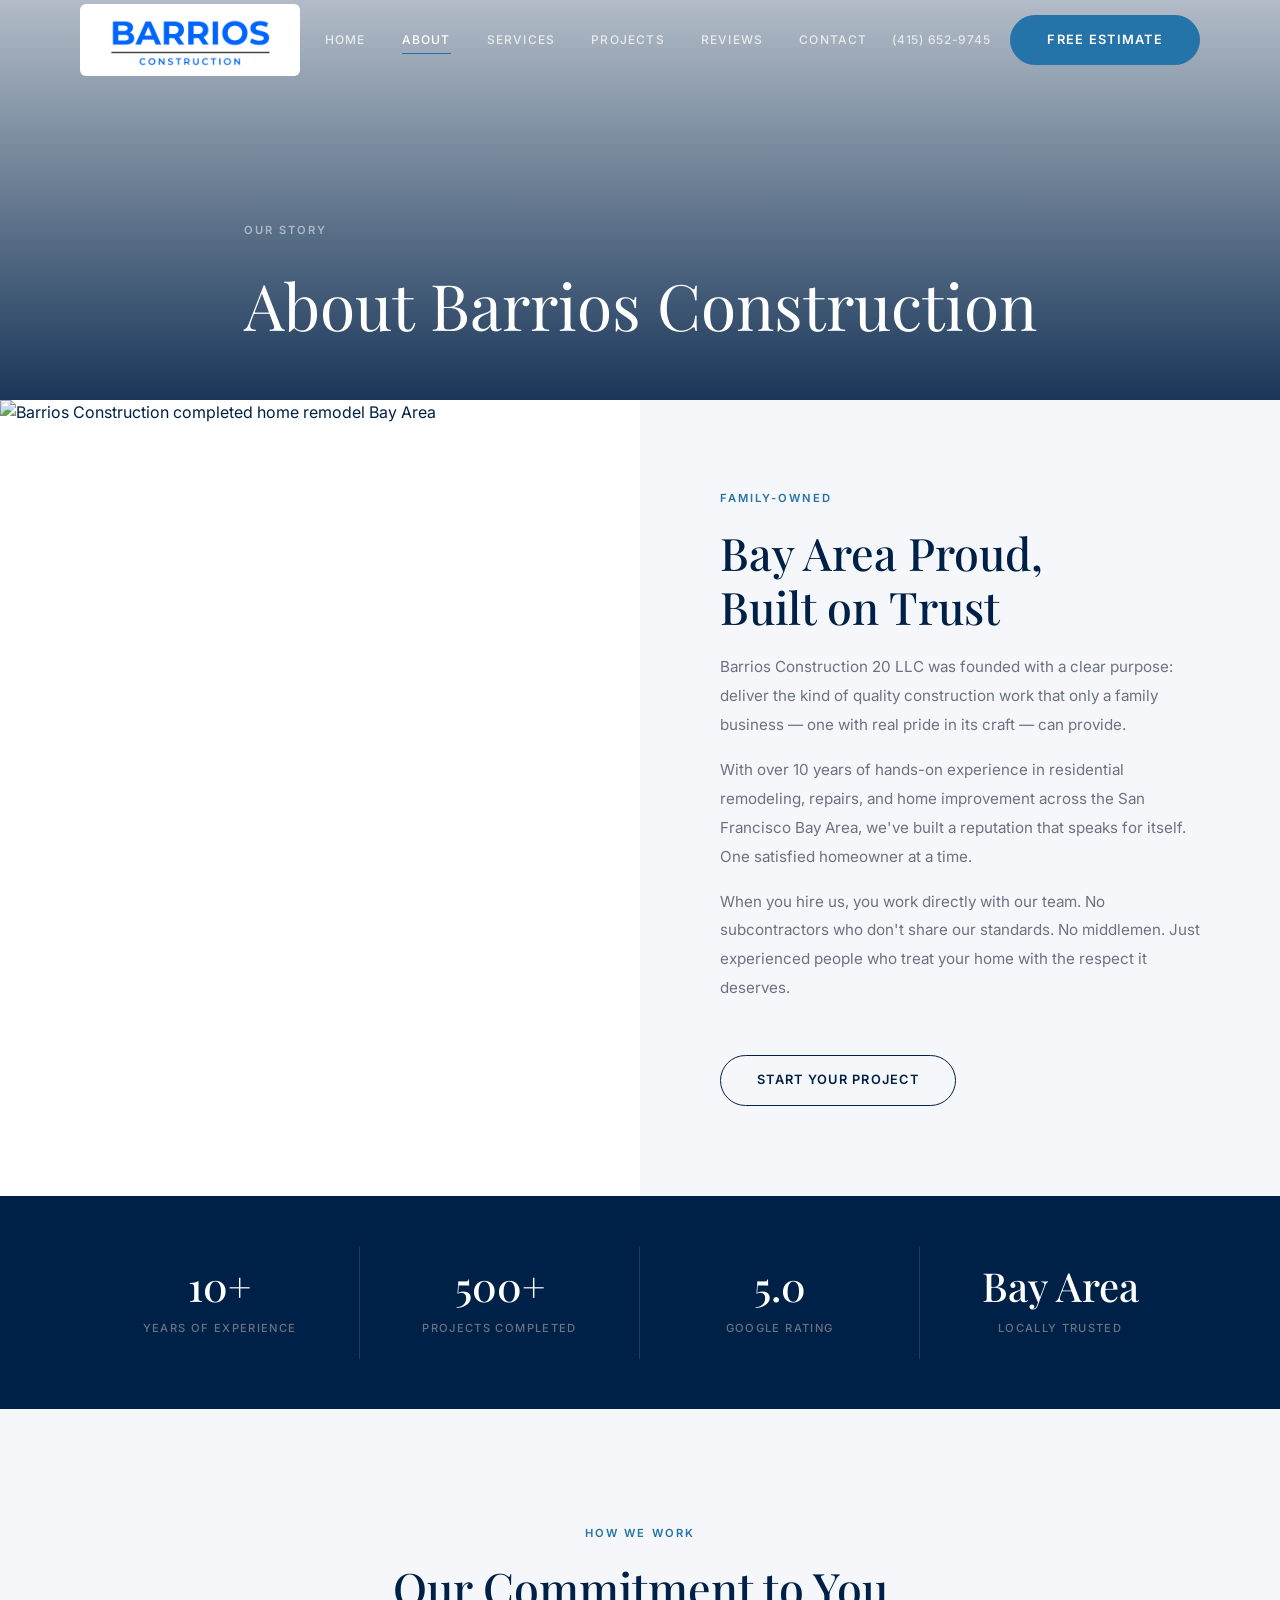
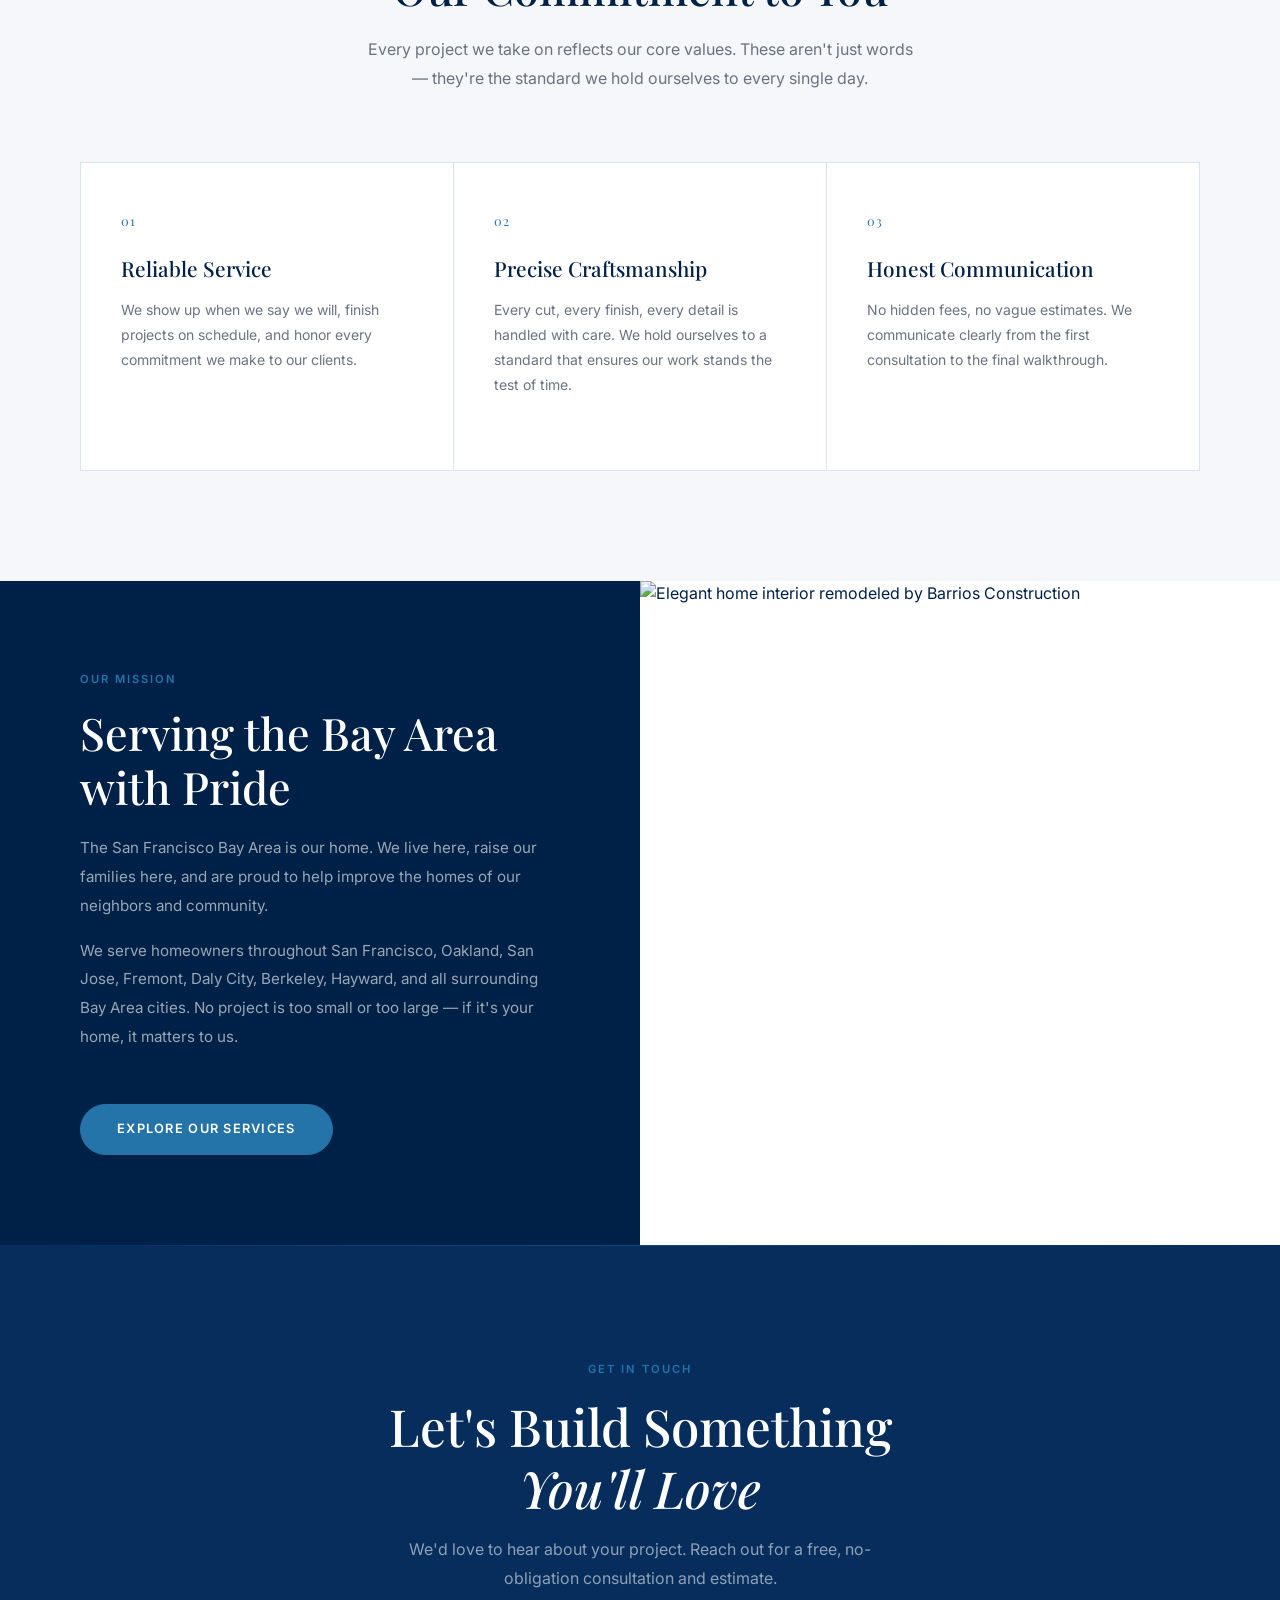
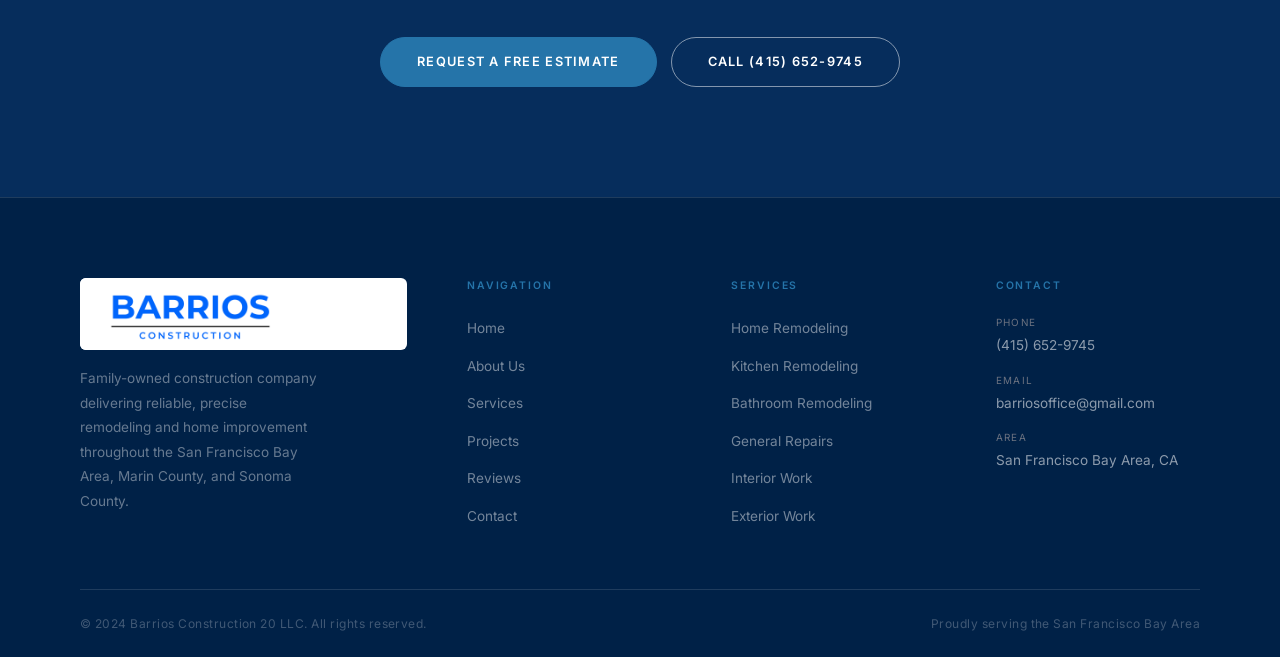
==== about.html @ 97665e60 "Add files via upload" ====
<!DOCTYPE html>
<html lang="en">
<head>
  <meta charset="UTF-8" />
  <meta name="viewport" content="width=device-width, initial-scale=1.0" />
  <title>About Us | Barrios Construction 20 LLC — Family-Owned Bay Area Contractor</title>
  <meta name="description" content="Learn about Barrios Construction 20 LLC — a family-owned construction company with 10+ years serving the San Francisco Bay Area with reliable remodeling and home improvement." />
  <link rel="stylesheet" href="css/styles.css" />
</head>
<body>

  <header class="site-header">
    <div class="container">
      <div class="header-inner">
        <a href="index.html" class="logo logo-img-wrap">
          <img src="images/barrios-logo.png" alt="Barrios Construction" class="logo-img" />
        </a>
        <nav class="main-nav" aria-label="Main">
          <a href="index.html">Home</a>
          <a href="about.html" class="active">About</a>
          <a href="services.html">Services</a>
          <a href="projects.html">Projects</a>
          <a href="reviews.html">Reviews</a>
          <a href="contact.html">Contact</a>
        </nav>
        <div class="header-cta">
          <a href="tel:4156529745" class="header-phone">(415) 652-9745</a>
          <a href="contact.html" class="btn btn-gold">Free Estimate</a>
        </div>
        <button class="nav-toggle" aria-label="Menu" aria-expanded="false">
          <span></span><span></span><span></span>
        </button>
      </div>
    </div>
  </header>

  <main>

    <!-- PAGE HERO -->
    <section class="page-hero">
      <div class="page-hero-bg" style="background-image: url('https://images.unsplash.com/photo-1504307651254-35680f356dfd?w=1600&q=85');"></div>
      <div class="page-hero-overlay"></div>
      <div class="container page-hero-content">
        <span class="eyebrow eyebrow-light">Our Story</span>
        <h1>About Barrios Construction</h1>
      </div>
    </section>

    <!-- ABOUT SPLIT -->
    <section class="split-section" aria-labelledby="story-heading">
      <div class="split-img">
        <img src="https://images.unsplash.com/photo-1600607687939-ce8a6c25118c?w=900&q=85" alt="Barrios Construction completed home remodel Bay Area" loading="lazy" />
      </div>
      <div class="split-content light">
        <span class="eyebrow">Family-Owned</span>
        <h2 class="section-title" id="story-heading">Bay Area Proud,<br>Built on Trust</h2>
        <p>Barrios Construction 20 LLC was founded with a clear purpose: deliver the kind of quality construction work that only a family business — one with real pride in its craft — can provide.</p>
        <p>With over 10 years of hands-on experience in residential remodeling, repairs, and home improvement across the San Francisco Bay Area, we've built a reputation that speaks for itself. One satisfied homeowner at a time.</p>
        <p>When you hire us, you work directly with our team. No subcontractors who don't share our standards. No middlemen. Just experienced people who treat your home with the respect it deserves.</p>
        <div style="margin-top: 36px;">
          <a href="contact.html" class="btn btn-outline-dark">Start Your Project</a>
        </div>
      </div>
    </section>

    <!-- STATS STRIP -->
    <div class="intro-strip">
      <div class="container">
        <div class="intro-strip-inner">
          <div class="intro-stat">
            <strong>10+</strong>
            <span>Years of Experience</span>
          </div>
          <div class="intro-stat">
            <strong>500+</strong>
            <span>Projects Completed</span>
          </div>
          <div class="intro-stat">
            <strong>5.0</strong>
            <span>Google Rating</span>
          </div>
          <div class="intro-stat">
            <strong>Bay Area</strong>
            <span>Locally Trusted</span>
          </div>
        </div>
      </div>
    </div>

    <!-- VALUES -->
    <section class="section-pad" style="background: var(--off-white);" aria-labelledby="values-heading">
      <div class="container">
        <div class="text-center" style="margin-bottom: 70px;">
          <span class="eyebrow">How We Work</span>
          <h2 class="section-title" id="values-heading">Our Commitment to You</h2>
          <p class="section-sub">Every project we take on reflects our core values. These aren't just words — they're the standard we hold ourselves to every single day.</p>
        </div>
        <div class="services-grid">
          <div class="service-card">
            <span class="service-num">01</span>
            <h3>Reliable Service</h3>
            <p>We show up when we say we will, finish projects on schedule, and honor every commitment we make to our clients.</p>
          </div>
          <div class="service-card">
            <span class="service-num">02</span>
            <h3>Precise Craftsmanship</h3>
            <p>Every cut, every finish, every detail is handled with care. We hold ourselves to a standard that ensures our work stands the test of time.</p>
          </div>
          <div class="service-card">
            <span class="service-num">03</span>
            <h3>Honest Communication</h3>
            <p>No hidden fees, no vague estimates. We communicate clearly from the first consultation to the final walkthrough.</p>
          </div>
        </div>
      </div>
    </section>

    <!-- SECOND SPLIT -->
    <section class="split-section" aria-labelledby="mission-heading">
      <div class="split-content dark">
        <span class="eyebrow">Our Mission</span>
        <h2 class="section-title section-title-light" id="mission-heading">Serving the Bay Area<br>with Pride</h2>
        <p>The San Francisco Bay Area is our home. We live here, raise our families here, and are proud to help improve the homes of our neighbors and community.</p>
        <p>We serve homeowners throughout San Francisco, Oakland, San Jose, Fremont, Daly City, Berkeley, Hayward, and all surrounding Bay Area cities. No project is too small or too large — if it's your home, it matters to us.</p>
        <div style="margin-top: 36px;">
          <a href="services.html" class="btn btn-gold">Explore Our Services</a>
        </div>
      </div>
      <div class="split-img">
        <img src="https://images.unsplash.com/photo-1600585154340-be6161a56a0c?w=900&q=85" alt="Elegant home interior remodeled by Barrios Construction" loading="lazy" />
      </div>
    </section>

    <!-- CTA -->
    <section class="cta-section" aria-labelledby="cta-about-heading">
      <div class="container">
        <span class="eyebrow">Get in Touch</span>
        <h2 id="cta-about-heading">Let's Build Something<br><em>You'll Love</em></h2>
        <p>We'd love to hear about your project. Reach out for a free, no-obligation consultation and estimate.</p>
        <div class="cta-btns">
          <a href="contact.html" class="btn btn-gold">Request a Free Estimate</a>
          <a href="tel:4156529745" class="btn btn-outline-white">Call (415) 652-9745</a>
        </div>
      </div>
    </section>

  </main>

  <footer class="site-footer">
    <div class="container">
      <div class="footer-top">
        <div class="footer-brand">
          <a href="index.html" class="logo logo-img-wrap">
            <img src="images/barrios-logo.png" alt="Barrios Construction" class="logo-img" />
          </a>
          <p class="footer-tagline">Family-owned construction company delivering reliable, precise remodeling and home improvement throughout the San Francisco Bay Area, Marin County, and Sonoma County.</p>
        </div>
        <div class="footer-col">
          <h4>Navigation</h4>
          <ul>
            <li><a href="index.html">Home</a></li>
            <li><a href="about.html">About Us</a></li>
            <li><a href="services.html">Services</a></li>
            <li><a href="projects.html">Projects</a></li>
            <li><a href="reviews.html">Reviews</a></li>
            <li><a href="contact.html">Contact</a></li>
          </ul>
        </div>
        <div class="footer-col">
          <h4>Services</h4>
          <ul>
            <li><a href="services.html">Home Remodeling</a></li>
            <li><a href="services.html">Kitchen Remodeling</a></li>
            <li><a href="services.html">Bathroom Remodeling</a></li>
            <li><a href="services.html">General Repairs</a></li>
            <li><a href="services.html">Interior Work</a></li>
            <li><a href="services.html">Exterior Work</a></li>
          </ul>
        </div>
        <div class="footer-col">
          <h4>Contact</h4>
          <div class="footer-contact-item">
            <span class="footer-contact-label">Phone</span>
            <a href="tel:4156529745" class="footer-contact-value">(415) 652-9745</a>
          </div>
          <div class="footer-contact-item">
            <span class="footer-contact-label">Email</span>
            <a href="mailto:barriosoffice@gmail.com" class="footer-contact-value">barriosoffice@gmail.com</a>
          </div>
          <div class="footer-contact-item">
            <span class="footer-contact-label">Area</span>
            <span class="footer-contact-value">San Francisco Bay Area, CA</span>
          </div>
        </div>
      </div>
      <div class="footer-bottom">
        <p>&copy; 2024 Barrios Construction 20 LLC. All rights reserved.</p>
        <p>Proudly serving the San Francisco Bay Area</p>
      </div>
    </div>
  </footer>

  <script src="js/main.js"></script>
</body>
</html>
---- css/styles.css ----
/* ============================================================
   Barrios Construction 20 LLC — Luxury Redesign
   ============================================================ */

@import url('https://fonts.googleapis.com/css2?family=Playfair+Display:ital,wght@0,400;0,500;0,600;0,700;1,400;1,500&family=Inter:wght@300;400;500;600&display=swap');

/* ---------- Variables ---------- */
:root {
  --dark:        #002147;
  --dark-2:      #062D5C;
  --dark-3:      #0E3870;
  --gold:        #2574A9;
  --gold-light:  #3A8DC4;
  --white:       #FFFFFF;
  --off-white:   #F5F7FA;
  --gray:        #6B7280;
  --gray-light:  #9AAFC8;
  --border:      rgba(255,255,255,0.12);
  --border-dark: #D8E4F0;
  --max-width:   1200px;
  --header-h:    80px;
  --transition:  0.3s ease;
  --serif:       'Playfair Display', Georgia, serif;
  --sans:        'Inter', -apple-system, sans-serif;
}

/* ---------- Reset ---------- */
*, *::before, *::after { box-sizing: border-box; margin: 0; padding: 0; }
html { scroll-behavior: smooth; font-size: 16px; }
body {
  font-family: var(--sans);
  background: var(--white);
  color: var(--dark);
  line-height: 1.6;
  -webkit-font-smoothing: antialiased;
}
img { max-width: 100%; height: auto; display: block; }
a { color: inherit; text-decoration: none; }
ul { list-style: none; }
button { cursor: pointer; border: none; background: none; font-family: inherit; }

/* ---------- Utilities ---------- */
.container {
  max-width: var(--max-width);
  margin: 0 auto;
  padding: 0 40px;
}

.section-pad    { padding: 110px 0; }
.section-pad-sm { padding: 70px 0; }

.eyebrow {
  display: inline-block;
  font-family: var(--sans);
  font-size: 0.7rem;
  font-weight: 600;
  letter-spacing: 0.18em;
  text-transform: uppercase;
  color: var(--gold);
  margin-bottom: 18px;
}

.eyebrow-light { color: rgba(255,255,255,0.5); }

h1, h2, h3 { font-family: var(--serif); font-weight: 500; line-height: 1.2; }

.section-title {
  font-size: clamp(2rem, 3.5vw, 3rem);
  color: var(--dark);
  margin-bottom: 20px;
}

.section-title-light { color: var(--white); }

.section-sub {
  font-size: 1rem;
  color: var(--gray);
  max-width: 560px;
  line-height: 1.8;
}

.text-center { text-align: center; }
.text-center .section-sub { margin: 0 auto; }

/* ---------- Buttons ---------- */
.btn {
  display: inline-flex;
  align-items: center;
  gap: 10px;
  padding: 14px 36px;
  border-radius: 100px;
  font-family: var(--sans);
  font-size: 0.8rem;
  font-weight: 600;
  letter-spacing: 0.1em;
  text-transform: uppercase;
  transition: all var(--transition);
  white-space: nowrap;
}

.btn-gold {
  background: var(--gold);
  color: var(--white);
  border: 1px solid var(--gold);
}
.btn-gold:hover {
  background: var(--gold-light);
  border-color: var(--gold-light);
}

.btn-outline-white {
  background: transparent;
  color: var(--white);
  border: 1px solid rgba(255,255,255,0.5);
}
.btn-outline-white:hover {
  background: var(--white);
  color: var(--dark);
  border-color: var(--white);
}

/* Ensure site header scrolled state uses deep navy */
/* (already handled by --dark variable) */

.btn-outline-dark {
  background: transparent;
  color: var(--dark);
  border: 1px solid var(--dark);
}
.btn-outline-dark:hover {
  background: var(--dark);
  color: var(--white);
}

.btn-outline-gold {
  background: transparent;
  color: var(--gold);
  border: 1px solid var(--gold);
}
.btn-outline-gold:hover {
  background: var(--gold);
  color: var(--white);
}

/* ---------- Header ---------- */
.site-header {
  position: fixed;
  top: 0;
  left: 0;
  right: 0;
  z-index: 1000;
  height: var(--header-h);
  transition: background var(--transition), box-shadow var(--transition);
}

.site-header.scrolled {
  background: var(--dark);
  box-shadow: 0 2px 40px rgba(0,0,0,0.3);
}

.header-inner {
  display: flex;
  align-items: center;
  justify-content: space-between;
  height: var(--header-h);
}

/* Logo */
.logo {
  display: flex;
  flex-direction: column;
  line-height: 1.2;
}
.logo-name {
  font-family: var(--serif);
  font-size: 1.15rem;
  font-weight: 600;
  color: var(--white);
  letter-spacing: 0.02em;
}
.logo-sub {
  font-size: 0.65rem;
  font-weight: 400;
  letter-spacing: 0.15em;
  text-transform: uppercase;
  color: var(--gold);
}

.logo-img-wrap {
  display: block;
  line-height: 1;
  overflow: hidden;
  border-radius: 6px;
  background: #fff;
}
.logo-img {
  height: 72px;
  width: 220px;
  display: block;
  object-fit: cover;
  object-position: center 50%;
  padding: 0;
  background: transparent;
  border-radius: 0;
  max-width: none;
}

/* Nav */
.main-nav {
  display: flex;
  align-items: center;
  gap: 36px;
}
.main-nav a {
  font-size: 0.75rem;
  font-weight: 500;
  letter-spacing: 0.1em;
  text-transform: uppercase;
  color: rgba(255,255,255,0.75);
  transition: color var(--transition);
  position: relative;
}
.main-nav a::after {
  content: '';
  position: absolute;
  bottom: -4px;
  left: 0;
  width: 0;
  height: 1px;
  background: var(--gold);
  transition: width var(--transition);
}
.main-nav a:hover,
.main-nav a.active {
  color: var(--white);
}
.main-nav a:hover::after,
.main-nav a.active::after {
  width: 100%;
}

.header-cta {
  display: flex;
  align-items: center;
  gap: 20px;
}

.header-phone {
  font-size: 0.75rem;
  font-weight: 500;
  letter-spacing: 0.06em;
  color: rgba(255,255,255,0.7);
  transition: color var(--transition);
}
.header-phone:hover { color: var(--gold); }

.nav-toggle {
  display: none;
  flex-direction: column;
  gap: 5px;
  padding: 6px;
}
.nav-toggle span {
  display: block;
  width: 24px;
  height: 1.5px;
  background: var(--white);
  border-radius: 2px;
  transition: all var(--transition);
}
.nav-toggle.open span:nth-child(1) { transform: rotate(45deg) translate(4.5px, 4.5px); }
.nav-toggle.open span:nth-child(2) { opacity: 0; }
.nav-toggle.open span:nth-child(3) { transform: rotate(-45deg) translate(4.5px, -4.5px); }

/* ---------- Hero ---------- */
.hero {
  position: relative;
  height: 100vh;
  min-height: 680px;
  display: flex;
  align-items: center;
  justify-content: center;
  text-align: center;
  overflow: hidden;
}

.hero-bg {
  position: absolute;
  inset: 0;
  background-image: url('https://images.unsplash.com/photo-1556911220-bff31c812dba?w=1800&q=90');
  background-size: cover;
  background-position: center;
}

.hero-overlay {
  position: absolute;
  inset: 0;
  background: linear-gradient(to bottom,
    rgba(0,33,71,0.55) 0%,
    rgba(0,33,71,0.45) 60%,
    rgba(0,33,71,0.75) 100%
  );
}

.hero-content {
  position: relative;
  z-index: 2;
  max-width: 820px;
  padding: 0 20px;
}

.hero-eyebrow {
  font-size: 0.7rem;
  font-weight: 500;
  letter-spacing: 0.22em;
  text-transform: uppercase;
  color: var(--gold);
  margin-bottom: 28px;
  display: flex;
  align-items: center;
  justify-content: center;
  gap: 14px;
}
.hero-eyebrow::before,
.hero-eyebrow::after {
  content: '';
  display: inline-block;
  width: 40px;
  height: 1px;
  background: var(--gold);
  opacity: 0.7;
}

.hero h1 {
  font-size: clamp(2.8rem, 6vw, 5rem);
  font-weight: 400;
  color: var(--white);
  line-height: 1.1;
  margin-bottom: 24px;
  letter-spacing: -0.01em;
}

.hero h1 em {
  font-style: italic;
  color: rgba(255,255,255,0.85);
}

.hero-sub {
  font-size: 1rem;
  color: rgba(255,255,255,0.7);
  max-width: 480px;
  margin: 0 auto 44px;
  line-height: 1.75;
  font-weight: 300;
}

.hero-btns {
  display: flex;
  justify-content: center;
  flex-wrap: wrap;
  gap: 14px;
}

.hero-scroll {
  position: absolute;
  bottom: 40px;
  left: 50%;
  transform: translateX(-50%);
  z-index: 2;
  display: flex;
  flex-direction: column;
  align-items: center;
  gap: 8px;
  color: rgba(255,255,255,0.4);
  font-size: 0.65rem;
  letter-spacing: 0.15em;
  text-transform: uppercase;
}

.scroll-line {
  width: 1px;
  height: 48px;
  background: linear-gradient(to bottom, rgba(255,255,255,0.4), transparent);
  animation: scrollPulse 2s ease-in-out infinite;
}

@keyframes scrollPulse {
  0%, 100% { opacity: 0.4; }
  50% { opacity: 1; }
}

/* ---------- Intro Strip ---------- */
.intro-strip {
  background: var(--dark);
  padding: 50px 0;
}

.intro-strip-inner {
  display: grid;
  grid-template-columns: repeat(4, 1fr);
  gap: 0;
  text-align: center;
}

.intro-stat {
  padding: 20px 30px;
  border-right: 1px solid var(--border);
}
.intro-stat:last-child { border-right: none; }

.intro-stat strong {
  display: block;
  font-family: var(--serif);
  font-size: 2.5rem;
  font-weight: 500;
  color: var(--white);
  line-height: 1;
  margin-bottom: 8px;
}

.intro-stat span {
  font-size: 0.7rem;
  font-weight: 500;
  letter-spacing: 0.12em;
  text-transform: uppercase;
  color: var(--gray);
}

/* ---------- About / Story ---------- */
.split-section {
  display: grid;
  grid-template-columns: 1fr 1fr;
  min-height: 600px;
}

.split-img {
  position: relative;
  overflow: hidden;
}

.split-img img {
  width: 100%;
  height: 100%;
  object-fit: cover;
  transition: transform 0.7s ease;
}

.split-img:hover img { transform: scale(1.03); }

.split-content {
  padding: 90px 80px;
  display: flex;
  flex-direction: column;
  justify-content: center;
}

.split-content.dark {
  background: var(--dark);
}

.split-content.light {
  background: var(--off-white);
}

.split-content p {
  font-size: 0.95rem;
  color: var(--gray);
  line-height: 1.9;
  margin-bottom: 16px;
}

.split-content.dark p { color: rgba(255,255,255,0.6); }
.split-content.dark .section-title { color: var(--white); }

.values-list {
  margin: 28px 0 36px;
  display: flex;
  flex-direction: column;
  gap: 16px;
}

.value-item {
  display: flex;
  align-items: flex-start;
  gap: 14px;
  padding-bottom: 16px;
  border-bottom: 1px solid var(--border-dark);
}

.value-item:last-child { border-bottom: none; padding-bottom: 0; }

.value-line {
  width: 24px;
  height: 1px;
  background: var(--gold);
  margin-top: 12px;
  flex-shrink: 0;
}

.value-item h4 {
  font-family: var(--serif);
  font-size: 1rem;
  font-weight: 500;
  color: var(--dark);
  margin-bottom: 4px;
}

.value-item p {
  font-size: 0.85rem;
  color: var(--gray);
  margin-bottom: 0;
  border-bottom: none;
}

.split-content.dark .value-item {
  border-bottom-color: var(--border);
}
.split-content.dark .value-item h4 { color: var(--white); }

/* ---------- Services ---------- */
.services-intro {
  max-width: 640px;
  margin-bottom: 70px;
}

.services-grid {
  display: grid;
  grid-template-columns: repeat(3, 1fr);
  gap: 1px;
  background: var(--border-dark);
  border: 1px solid var(--border-dark);
}

.service-card {
  background: var(--white);
  padding: 48px 40px;
  transition: background var(--transition);
  cursor: default;
}

.service-card:hover {
  background: var(--off-white);
}

.service-num {
  font-family: var(--serif);
  font-size: 0.8rem;
  color: var(--gold);
  letter-spacing: 0.1em;
  margin-bottom: 24px;
  display: block;
}

.service-card h3 {
  font-size: 1.3rem;
  font-weight: 500;
  color: var(--dark);
  margin-bottom: 16px;
}

.service-card p {
  font-size: 0.875rem;
  color: var(--gray);
  line-height: 1.8;
  margin-bottom: 24px;
}

.service-link {
  font-size: 0.72rem;
  font-weight: 600;
  letter-spacing: 0.12em;
  text-transform: uppercase;
  color: var(--gold);
  display: inline-flex;
  align-items: center;
  gap: 8px;
  transition: gap var(--transition);
}
.service-link:hover { gap: 14px; }

/* ---------- Full-bleed Image Banner ---------- */
.img-banner {
  position: relative;
  height: 500px;
  overflow: hidden;
}

.img-banner img {
  width: 100%;
  height: 100%;
  object-fit: cover;
}

.img-banner-overlay {
  position: absolute;
  inset: 0;
  background: rgba(0,33,71,0.65);
  display: flex;
  align-items: center;
  justify-content: center;
  flex-direction: column;
  text-align: center;
  padding: 40px;
}

.img-banner-overlay h2 {
  font-size: clamp(2rem, 4vw, 3.5rem);
  color: var(--white);
  font-weight: 400;
  margin-bottom: 12px;
}

.img-banner-overlay p {
  font-size: 1rem;
  color: rgba(255,255,255,0.7);
  margin-bottom: 36px;
  max-width: 480px;
  line-height: 1.75;
}

/* ---------- Gallery ---------- */
.gallery-filters {
  display: flex;
  align-items: center;
  gap: 8px;
  margin-bottom: 48px;
  flex-wrap: wrap;
}

.filter-btn {
  padding: 9px 24px;
  border-radius: 100px;
  border: 1px solid var(--border-dark);
  font-size: 0.72rem;
  font-weight: 600;
  letter-spacing: 0.1em;
  text-transform: uppercase;
  color: var(--gray);
  transition: all var(--transition);
}
.filter-btn:hover,
.filter-btn.active {
  border-color: var(--dark);
  color: var(--dark);
  background: var(--dark);
  color: var(--white);
}

.gallery-masonry {
  columns: 3;
  column-gap: 16px;
}

.gallery-item {
  break-inside: avoid;
  margin-bottom: 16px;
  overflow: hidden;
  position: relative;
  cursor: pointer;
}

.gallery-item img {
  width: 100%;
  display: block;
  transition: transform 0.5s ease;
}

.gallery-item:hover img { transform: scale(1.04); }

.gallery-item-overlay {
  position: absolute;
  inset: 0;
  background: rgba(0,33,71,0);
  display: flex;
  align-items: center;
  justify-content: center;
  transition: background var(--transition);
}

.gallery-item:hover .gallery-item-overlay {
  background: rgba(0,33,71,0.40);
}

.gallery-item-overlay span {
  color: var(--white);
  font-size: 0.7rem;
  font-weight: 600;
  letter-spacing: 0.15em;
  text-transform: uppercase;
  opacity: 0;
  transform: translateY(8px);
  transition: all var(--transition);
}

.gallery-item:hover .gallery-item-overlay span {
  opacity: 1;
  transform: translateY(0);
}

.gallery-item.hidden { display: none; }

/* ---------- Before / After ---------- */
.ba-grid {
  display: grid;
  grid-template-columns: 1fr 1fr;
  gap: 24px;
}

.ba-pair {}

.ba-images {
  display: grid;
  grid-template-columns: 1fr 1fr;
  gap: 3px;
  margin-bottom: 0;
}

.ba-img-wrap {
  position: relative;
  overflow: hidden;
  aspect-ratio: 1;
}

.ba-img-wrap img {
  width: 100%;
  height: 100%;
  object-fit: cover;
}

.ba-badge {
  position: absolute;
  top: 14px;
  left: 14px;
  font-size: 0.62rem;
  font-weight: 600;
  letter-spacing: 0.14em;
  text-transform: uppercase;
  padding: 5px 12px;
  background: rgba(20,20,20,0.75);
  color: var(--white);
  backdrop-filter: blur(4px);
}

.ba-badge.after { background: rgba(184,150,90,0.85); }

.ba-caption {
  background: var(--dark);
  padding: 18px 22px;
  font-size: 0.75rem;
  font-weight: 500;
  letter-spacing: 0.08em;
  text-transform: uppercase;
  color: rgba(255,255,255,0.6);
}

/* ---------- Testimonials ---------- */
.testimonials-section {
  background: var(--dark);
}

.testimonials-grid {
  display: grid;
  grid-template-columns: repeat(3, 1fr);
  gap: 24px;
  margin-top: 60px;
}

.testimonial-card {
  border: 1px solid var(--border);
  padding: 40px 36px;
  transition: border-color var(--transition);
}

.testimonial-card:hover {
  border-color: var(--gold);
}

.quote-mark {
  font-family: var(--serif);
  font-size: 4rem;
  color: var(--gold);
  line-height: 1;
  margin-bottom: 16px;
  opacity: 0.6;
}

.testimonial-text {
  font-size: 0.9rem;
  color: rgba(255,255,255,0.65);
  line-height: 1.85;
  margin-bottom: 28px;
  font-style: italic;
}

.testimonial-divider {
  width: 32px;
  height: 1px;
  background: var(--gold);
  margin-bottom: 20px;
  opacity: 0.6;
}

.testimonial-author strong {
  display: block;
  font-family: var(--serif);
  font-size: 0.95rem;
  color: var(--white);
  margin-bottom: 4px;
}

.testimonial-author span {
  font-size: 0.72rem;
  letter-spacing: 0.1em;
  text-transform: uppercase;
  color: var(--gray);
}

.stars {
  display: flex;
  gap: 3px;
  margin-bottom: 20px;
}

.star { color: #F59E0B; font-size: 0.85rem; }

/* ---------- CTA Dark Section ---------- */
.cta-section {
  background: var(--dark-2);
  padding: 110px 0;
  text-align: center;
  position: relative;
  overflow: hidden;
}

.cta-section::before {
  content: '';
  position: absolute;
  top: 0; left: 0; right: 0;
  height: 1px;
  background: linear-gradient(to right, transparent, var(--gold), transparent);
  opacity: 0.4;
}

.cta-section h2 {
  font-size: clamp(2.2rem, 4vw, 3.5rem);
  color: var(--white);
  margin-bottom: 16px;
}

.cta-section p {
  font-size: 1rem;
  color: rgba(255,255,255,0.55);
  max-width: 480px;
  margin: 0 auto 44px;
  line-height: 1.8;
}

.cta-btns {
  display: flex;
  justify-content: center;
  flex-wrap: wrap;
  gap: 14px;
}

/* ---------- Page Hero (inner pages) ---------- */
.page-hero {
  position: relative;
  height: 400px;
  display: flex;
  align-items: flex-end;
  padding-bottom: 60px;
  overflow: hidden;
}

.page-hero-bg {
  position: absolute;
  inset: 0;
  background-size: cover;
  background-position: center;
}

.page-hero-overlay {
  position: absolute;
  inset: 0;
  background: linear-gradient(to top, rgba(0,33,71,0.90) 0%, rgba(0,33,71,0.30) 100%);
}

.page-hero-content {
  position: relative;
  z-index: 2;
}

.page-hero h1 {
  font-size: clamp(2.5rem, 5vw, 4rem);
  color: var(--white);
  font-weight: 400;
  line-height: 1.1;
  margin-top: 12px;
}

/* ---------- Services Page ---------- */
.services-list { display: flex; flex-direction: column; }

.service-section {
  display: grid;
  grid-template-columns: 1fr 1fr;
  min-height: 520px;
}

.service-section.reverse { direction: rtl; }
.service-section.reverse > * { direction: ltr; }

.service-section-img {
  position: relative;
  overflow: hidden;
}

.service-section-img img {
  width: 100%;
  height: 100%;
  object-fit: cover;
  transition: transform 0.7s ease;
}

.service-section:hover .service-section-img img {
  transform: scale(1.04);
}

.service-section-content {
  background: var(--off-white);
  padding: 80px 70px;
  display: flex;
  flex-direction: column;
  justify-content: center;
}

.service-section-content h2 {
  font-size: clamp(1.8rem, 2.5vw, 2.4rem);
  color: var(--dark);
  margin-bottom: 20px;
}

.service-section-content p {
  font-size: 0.92rem;
  color: var(--gray);
  line-height: 1.9;
  margin-bottom: 14px;
}

.service-features {
  margin: 20px 0 32px;
  display: flex;
  flex-direction: column;
  gap: 10px;
}

.service-features li {
  display: flex;
  align-items: center;
  gap: 12px;
  font-size: 0.85rem;
  color: var(--dark);
}

.feature-dot {
  width: 5px;
  height: 5px;
  border-radius: 50%;
  background: var(--gold);
  flex-shrink: 0;
}

.service-section.alt .service-section-content {
  background: var(--white);
}

/* ---------- Reviews Page ---------- */
.reviews-hero-extra {
  margin-top: 20px;
  display: flex;
  align-items: center;
  gap: 16px;
}

.big-rating {
  font-family: var(--serif);
  font-size: 4rem;
  font-weight: 600;
  color: var(--white);
  line-height: 1;
}

.rating-info .stars { margin-bottom: 4px; }
.rating-info span {
  font-size: 0.72rem;
  letter-spacing: 0.1em;
  text-transform: uppercase;
  color: rgba(255,255,255,0.5);
}

.google-link-card {
  display: inline-flex;
  align-items: center;
  gap: 10px;
  padding: 14px 28px;
  border: 1px solid var(--border-dark);
  font-size: 0.78rem;
  font-weight: 600;
  letter-spacing: 0.06em;
  color: var(--dark);
  transition: all var(--transition);
  margin-bottom: 60px;
}

.google-link-card:hover {
  background: var(--dark);
  color: var(--white);
  border-color: var(--dark);
}

/* ---------- Contact Page ---------- */
.contact-grid {
  display: grid;
  grid-template-columns: 1fr 1.5fr;
  gap: 80px;
  align-items: start;
}

.contact-info h2 {
  font-size: clamp(1.8rem, 3vw, 2.8rem);
  margin-bottom: 20px;
}

.contact-info > p {
  font-size: 0.9rem;
  color: var(--gray);
  line-height: 1.9;
  margin-bottom: 40px;
}

.contact-detail {
  display: flex;
  align-items: flex-start;
  gap: 16px;
  padding: 20px 0;
  border-bottom: 1px solid var(--border-dark);
}

.contact-detail:first-of-type { border-top: 1px solid var(--border-dark); }

.contact-detail-label {
  font-size: 0.65rem;
  font-weight: 600;
  letter-spacing: 0.15em;
  text-transform: uppercase;
  color: var(--gold);
  width: 80px;
  flex-shrink: 0;
  padding-top: 2px;
}

.contact-detail-value {
  font-size: 0.92rem;
  color: var(--dark);
}

.contact-detail-value a {
  transition: color var(--transition);
}
.contact-detail-value a:hover { color: var(--gold); }

.area-tags {
  display: flex;
  flex-wrap: wrap;
  gap: 8px;
  margin-top: 32px;
}

.area-tag {
  font-size: 0.7rem;
  font-weight: 500;
  letter-spacing: 0.08em;
  text-transform: uppercase;
  padding: 7px 16px;
  border: 1px solid var(--border-dark);
  color: var(--gray);
}

/* Contact Form */
.contact-form-wrap {}

.form-group {
  margin-bottom: 24px;
}

.form-group label {
  display: block;
  font-size: 0.7rem;
  font-weight: 600;
  letter-spacing: 0.12em;
  text-transform: uppercase;
  color: var(--gray);
  margin-bottom: 8px;
}

.form-group input,
.form-group select,
.form-group textarea {
  width: 100%;
  padding: 14px 0;
  border: none;
  border-bottom: 1px solid var(--border-dark);
  border-radius: 0;
  font-size: 0.92rem;
  font-family: var(--sans);
  color: var(--dark);
  background: transparent;
  transition: border-color var(--transition);
  outline: none;
}

.form-group input:focus,
.form-group select:focus,
.form-group textarea:focus {
  border-bottom-color: var(--gold);
}

.form-group input.error,
.form-group select.error,
.form-group textarea.error {
  border-bottom-color: #C0392B;
}

.form-group .error-msg {
  font-size: 0.72rem;
  color: #C0392B;
  margin-top: 6px;
  display: none;
  letter-spacing: 0.04em;
}

.form-group .error-msg.show { display: block; }

.form-group textarea {
  resize: none;
  min-height: 100px;
}

.form-row {
  display: grid;
  grid-template-columns: 1fr 1fr;
  gap: 32px;
}

.form-submit {
  width: 100%;
  justify-content: center;
  margin-top: 16px;
}

.form-success {
  display: none;
  margin-top: 20px;
  padding: 16px 20px;
  border-left: 3px solid var(--gold);
  background: rgba(184,150,90,0.06);
  font-size: 0.85rem;
  color: var(--dark);
}
.form-success.show { display: block; }

/* ---------- Process Steps ---------- */
.process-grid {
  display: grid;
  grid-template-columns: repeat(3, 1fr);
  gap: 60px;
  margin-top: 70px;
}

.process-step {}

.process-num {
  font-family: var(--serif);
  font-size: 3rem;
  color: var(--gold);
  opacity: 0.3;
  line-height: 1;
  margin-bottom: 20px;
}

.process-step h3 {
  font-size: 1.2rem;
  color: var(--dark);
  margin-bottom: 12px;
}

.process-step p {
  font-size: 0.875rem;
  color: var(--gray);
  line-height: 1.85;
}

/* ---------- Lightbox ---------- */
.lightbox {
  display: none;
  position: fixed;
  inset: 0;
  z-index: 9999;
  background: rgba(0,20,50,0.97);
  align-items: center;
  justify-content: center;
  padding: 40px;
}

.lightbox.open { display: flex; }

.lightbox-img {
  max-width: 88vw;
  max-height: 88vh;
  object-fit: contain;
}

.lightbox-close {
  position: fixed;
  top: 24px;
  right: 30px;
  color: rgba(255,255,255,0.5);
  font-size: 1.5rem;
  font-weight: 300;
  cursor: pointer;
  transition: color var(--transition);
  width: 44px;
  height: 44px;
  display: flex;
  align-items: center;
  justify-content: center;
  border: 1px solid rgba(255,255,255,0.15);
}

.lightbox-close:hover { color: var(--white); border-color: rgba(255,255,255,0.4); }

/* ---------- Footer ---------- */
.site-footer {
  background: var(--dark);
  border-top: 1px solid var(--border);
}

.footer-top {
  padding: 80px 0 60px;
  display: grid;
  grid-template-columns: 1.6fr 1fr 1fr 1fr;
  gap: 60px;
}

.footer-brand .logo-name { font-size: 1.2rem; }

.footer-tagline {
  font-size: 0.85rem;
  color: rgba(255,255,255,0.4);
  line-height: 1.8;
  margin-top: 16px;
  max-width: 240px;
}

.footer-col h4 {
  font-size: 0.65rem;
  font-weight: 600;
  letter-spacing: 0.18em;
  text-transform: uppercase;
  color: var(--gold);
  margin-bottom: 20px;
}

.footer-col ul {
  display: flex;
  flex-direction: column;
  gap: 12px;
}

.footer-col ul li a {
  font-size: 0.85rem;
  color: rgba(255,255,255,0.45);
  transition: color var(--transition);
}

.footer-col ul li a:hover { color: var(--white); }

.footer-contact-item {
  display: flex;
  flex-direction: column;
  gap: 4px;
  margin-bottom: 16px;
}

.footer-contact-label {
  font-size: 0.62rem;
  letter-spacing: 0.14em;
  text-transform: uppercase;
  color: var(--gray);
}

.footer-contact-value {
  font-size: 0.85rem;
  color: rgba(255,255,255,0.55);
  transition: color var(--transition);
}

.footer-contact-value:hover { color: var(--white); }

.footer-bottom {
  padding: 24px 0;
  border-top: 1px solid var(--border);
  display: flex;
  justify-content: space-between;
  align-items: center;
  flex-wrap: wrap;
  gap: 12px;
}

.footer-bottom p {
  font-size: 0.75rem;
  color: rgba(255,255,255,0.25);
  letter-spacing: 0.04em;
}

/* ============================================================
   RESPONSIVE
   ============================================================ */

@media (max-width: 1024px) {
  .container { padding: 0 28px; }

  .split-content { padding: 60px 48px; }

  .services-grid { grid-template-columns: repeat(2, 1fr); }

  .testimonials-grid { grid-template-columns: 1fr 1fr; }

  .footer-top { grid-template-columns: 1fr 1fr; gap: 40px; }

  .contact-grid { grid-template-columns: 1fr; gap: 60px; }

  .service-section,
  .split-section { grid-template-columns: 1fr; }

  .service-section.reverse { direction: ltr; }

  .service-section-img { height: 360px; }

  .intro-strip-inner { grid-template-columns: repeat(2, 1fr); }
  .intro-stat:nth-child(2) { border-right: none; }
  .intro-stat:nth-child(3) { border-top: 1px solid var(--border); }
  .intro-stat:nth-child(4) { border-right: none; border-top: 1px solid var(--border); }

  .ba-grid { grid-template-columns: 1fr; }

  .process-grid { grid-template-columns: 1fr 1fr; gap: 40px; }
}

@media (max-width: 768px) {
  :root { --header-h: 64px; }

  .container { padding: 0 20px; }
  .section-pad { padding: 70px 0; }

  .main-nav,
  .header-phone,
  .header-cta .btn { display: none; }

  .main-nav.mobile-open {
    display: flex;
    flex-direction: column;
    position: fixed;
    top: var(--header-h);
    left: 0;
    right: 0;
    background: var(--dark);
    padding: 28px 20px;
    gap: 6px;
    z-index: 999;
    border-top: 1px solid var(--border);
  }

  .main-nav.mobile-open a {
    padding: 12px 8px;
    font-size: 0.9rem;
  }

  .nav-toggle { display: flex; }

  .hero h1 { font-size: 2.6rem; }

  .split-content { padding: 50px 28px; }

  .services-grid { grid-template-columns: 1fr; }

  .service-card { padding: 36px 28px; }

  .testimonials-grid { grid-template-columns: 1fr; }

  .gallery-masonry { columns: 2; }

  .footer-top { grid-template-columns: 1fr; gap: 36px; }

  .footer-bottom { flex-direction: column; text-align: center; }

  .page-hero { height: 300px; }

  .form-row { grid-template-columns: 1fr; gap: 0; }

  .process-grid { grid-template-columns: 1fr; gap: 36px; }

  .intro-strip-inner { grid-template-columns: 1fr 1fr; }
}

@media (max-width: 480px) {
  .hero h1 { font-size: 2rem; }
  .hero-btns { flex-direction: column; align-items: center; }
  .cta-btns { flex-direction: column; align-items: center; }
  .gallery-masonry { columns: 1; }
  .ba-images { grid-template-columns: 1fr 1fr; }
}
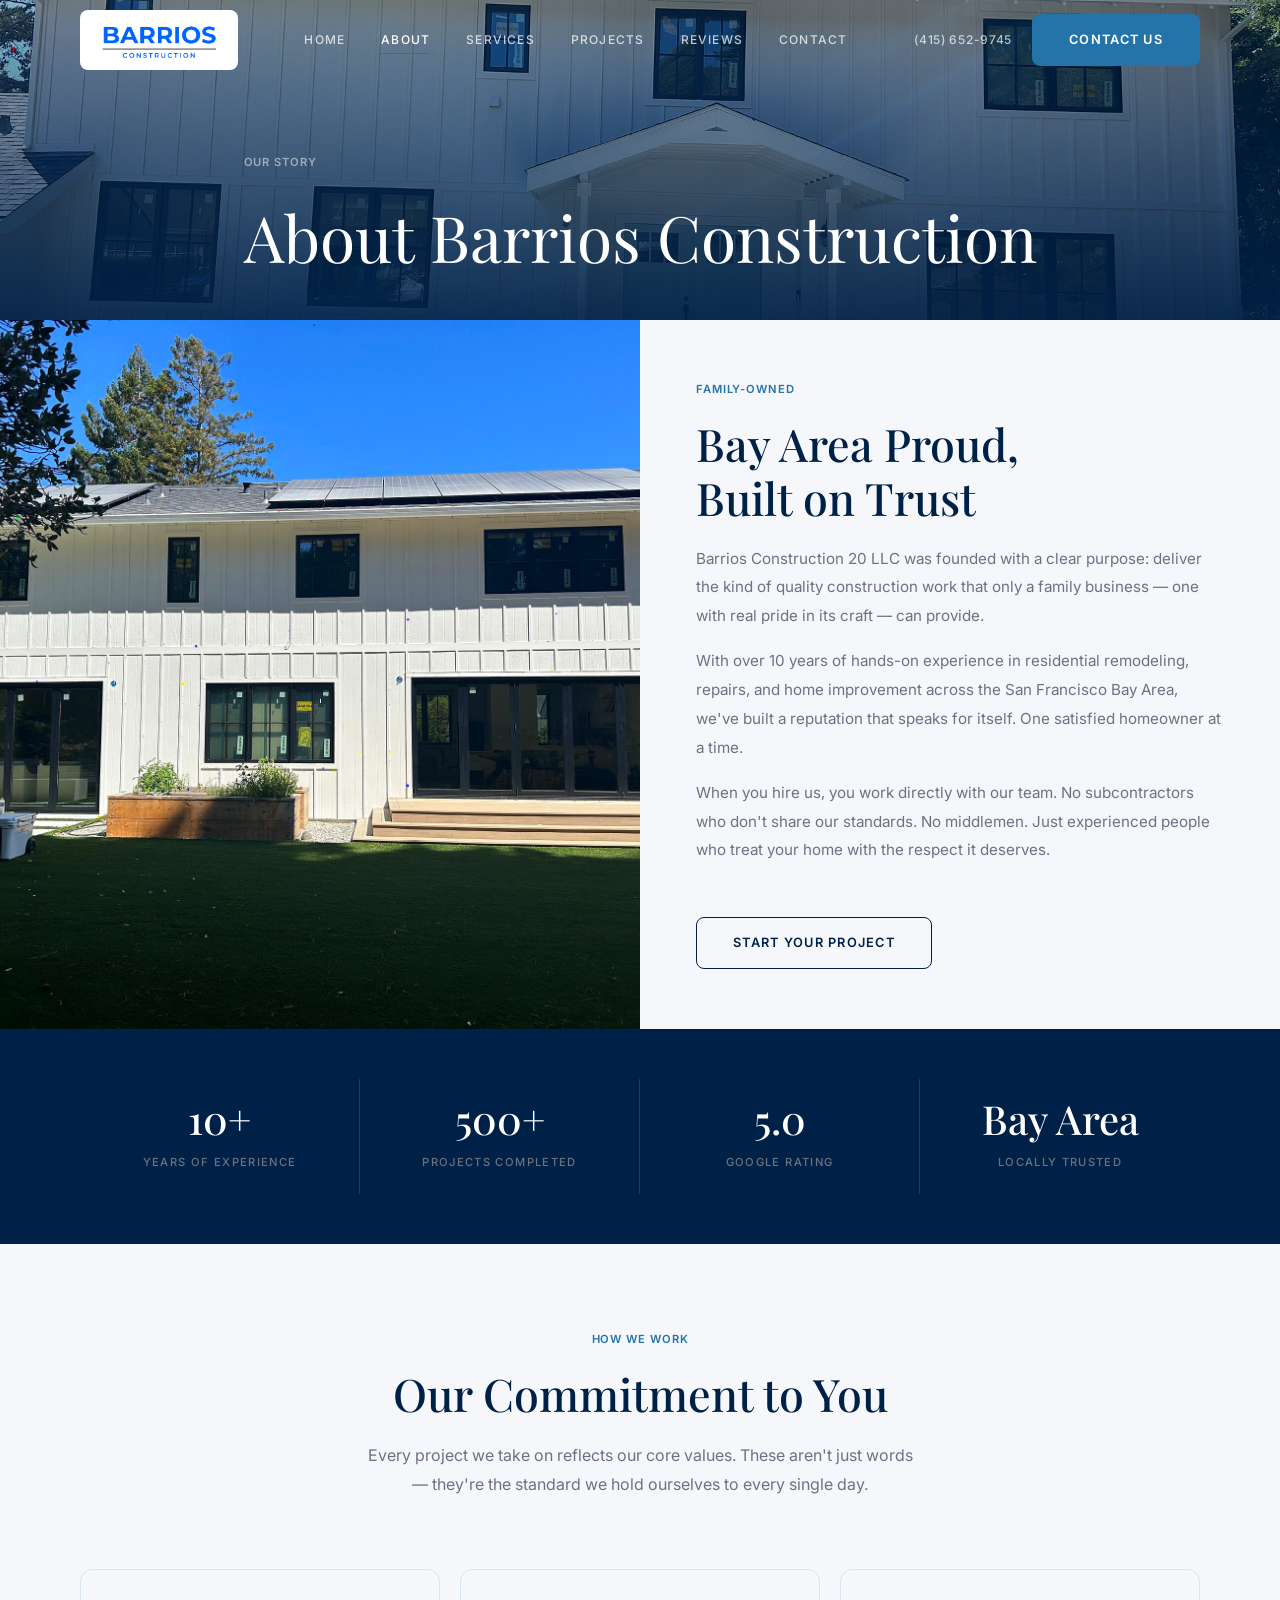
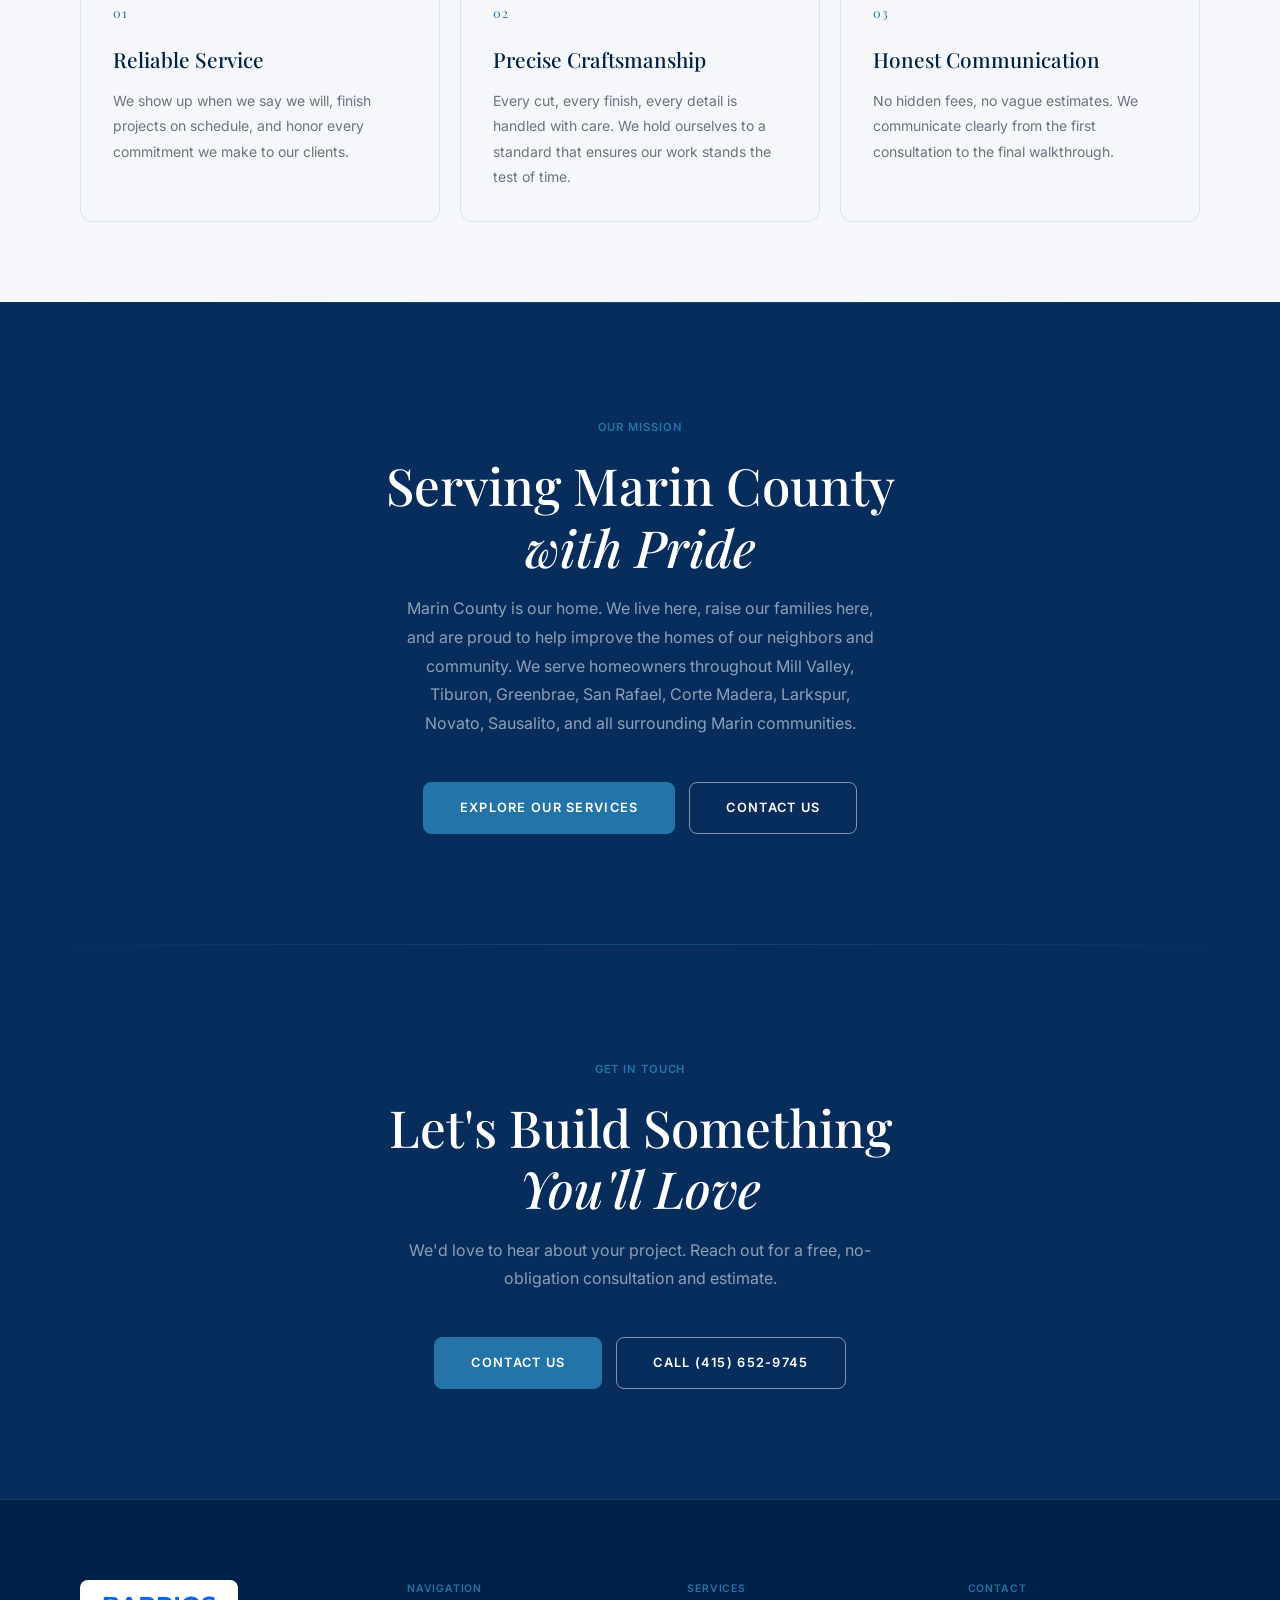
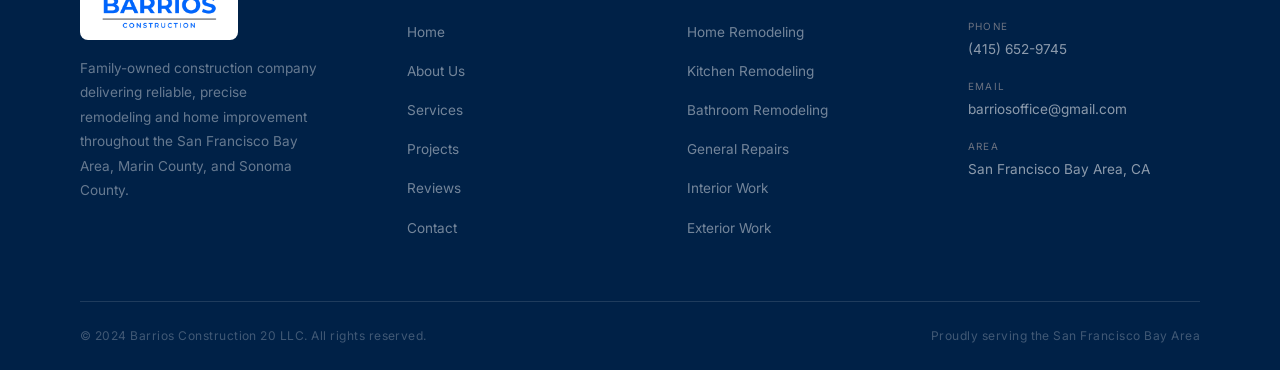
==== commit e4d90ac7: "Full site redesign: real photos, Marin County focus, modern UI - Swapped stock Unsplash images with " ====
--- a/about.html
+++ b/about.html
@@ -25,7 +25,7 @@
         </nav>
         <div class="header-cta">
           <a href="tel:4156529745" class="header-phone">(415) 652-9745</a>
-          <a href="contact.html" class="btn btn-gold">Free Estimate</a>
+          <a href="contact.html" class="btn btn-gold">Contact Us</a>
         </div>
         <button class="nav-toggle" aria-label="Menu" aria-expanded="false">
           <span></span><span></span><span></span>
@@ -38,7 +38,7 @@
 
     <!-- PAGE HERO -->
     <section class="page-hero">
-      <div class="page-hero-bg" style="background-image: url('https://images.unsplash.com/photo-1504307651254-35680f356dfd?w=1600&q=85');"></div>
+      <div class="page-hero-bg" style="background-image: url('images/projects/exterior-front.jpg');"></div>
       <div class="page-hero-overlay"></div>
       <div class="container page-hero-content">
         <span class="eyebrow eyebrow-light">Our Story</span>
@@ -49,7 +49,7 @@
     <!-- ABOUT SPLIT -->
     <section class="split-section" aria-labelledby="story-heading">
       <div class="split-img">
-        <img src="https://images.unsplash.com/photo-1600607687939-ce8a6c25118c?w=900&q=85" alt="Barrios Construction completed home remodel Bay Area" loading="lazy" />
+        <img src="images/projects/exterior-wide.jpg" alt="Barrios Construction completed home remodel Bay Area" loading="lazy" />
       </div>
       <div class="split-content light">
         <span class="eyebrow">Family-Owned</span>
@@ -115,19 +115,16 @@
       </div>
     </section>
 
-    <!-- SECOND SPLIT -->
-    <section class="split-section" aria-labelledby="mission-heading">
-      <div class="split-content dark">
+    <!-- CTA MISSION -->
+    <section class="cta-section" aria-labelledby="mission-heading">
+      <div class="container">
         <span class="eyebrow">Our Mission</span>
-        <h2 class="section-title section-title-light" id="mission-heading">Serving the Bay Area<br>with Pride</h2>
-        <p>The San Francisco Bay Area is our home. We live here, raise our families here, and are proud to help improve the homes of our neighbors and community.</p>
-        <p>We serve homeowners throughout San Francisco, Oakland, San Jose, Fremont, Daly City, Berkeley, Hayward, and all surrounding Bay Area cities. No project is too small or too large — if it's your home, it matters to us.</p>
-        <div style="margin-top: 36px;">
+        <h2 id="mission-heading">Serving Marin County<br><em>with Pride</em></h2>
+        <p>Marin County is our home. We live here, raise our families here, and are proud to help improve the homes of our neighbors and community. We serve homeowners throughout Mill Valley, Tiburon, Greenbrae, San Rafael, Corte Madera, Larkspur, Novato, Sausalito, and all surrounding Marin communities.</p>
+        <div class="cta-btns">
           <a href="services.html" class="btn btn-gold">Explore Our Services</a>
-        </div>
-      </div>
-      <div class="split-img">
-        <img src="https://images.unsplash.com/photo-1600585154340-be6161a56a0c?w=900&q=85" alt="Elegant home interior remodeled by Barrios Construction" loading="lazy" />
+          <a href="contact.html" class="btn btn-outline-white">Contact Us</a>
+        </div>
       </div>
     </section>
 
@@ -138,7 +135,7 @@
         <h2 id="cta-about-heading">Let's Build Something<br><em>You'll Love</em></h2>
         <p>We'd love to hear about your project. Reach out for a free, no-obligation consultation and estimate.</p>
         <div class="cta-btns">
-          <a href="contact.html" class="btn btn-gold">Request a Free Estimate</a>
+          <a href="contact.html" class="btn btn-gold">Contact Us</a>
           <a href="tel:4156529745" class="btn btn-outline-white">Call (415) 652-9745</a>
         </div>
       </div>
--- a/css/styles.css
+++ b/css/styles.css
@@ -31,7 +31,7 @@
   font-family: var(--sans);
   background: var(--white);
   color: var(--dark);
-  line-height: 1.6;
+  line-height: 1.7;
   -webkit-font-smoothing: antialiased;
 }
 img { max-width: 100%; height: auto; display: block; }
@@ -46,15 +46,15 @@
   padding: 0 40px;
 }
 
-.section-pad    { padding: 110px 0; }
-.section-pad-sm { padding: 70px 0; }
+.section-pad    { padding: 80px 0; }
+.section-pad-sm { padding: 56px 0; }
 
 .eyebrow {
   display: inline-block;
   font-family: var(--sans);
   font-size: 0.7rem;
   font-weight: 600;
-  letter-spacing: 0.18em;
+  letter-spacing: 0.08em;
   text-transform: uppercase;
   color: var(--gold);
   margin-bottom: 18px;
@@ -88,7 +88,7 @@
   align-items: center;
   gap: 10px;
   padding: 14px 36px;
-  border-radius: 100px;
+  border-radius: 8px;
   font-family: var(--sans);
   font-size: 0.8rem;
   font-weight: 600;
@@ -187,22 +187,22 @@
 }
 
 .logo-img-wrap {
+  display: flex;
+  align-items: center;
+  justify-content: center;
+  overflow: visible;
+  border-radius: 8px;
+  background: #fff;
+  padding: 8px 16px;
+}
+.logo-img {
+  height: 44px;
+  width: auto;
   display: block;
-  line-height: 1;
-  overflow: hidden;
-  border-radius: 6px;
-  background: #fff;
-}
-.logo-img {
-  height: 72px;
-  width: 220px;
-  display: block;
-  object-fit: cover;
-  object-position: center 50%;
+  object-fit: contain;
   padding: 0;
   background: transparent;
   border-radius: 0;
-  max-width: none;
 }
 
 /* Nav */
@@ -287,7 +287,7 @@
 .hero-bg {
   position: absolute;
   inset: 0;
-  background-image: url('https://images.unsplash.com/photo-1556911220-bff31c812dba?w=1800&q=90');
+  background-image: url('../images/projects/kitchen-hero.jpg');
   background-size: cover;
   background-position: center;
 }
@@ -296,9 +296,9 @@
   position: absolute;
   inset: 0;
   background: linear-gradient(to bottom,
-    rgba(0,33,71,0.55) 0%,
-    rgba(0,33,71,0.45) 60%,
-    rgba(0,33,71,0.75) 100%
+    rgba(0,33,71,0.45) 0%,
+    rgba(0,33,71,0.35) 60%,
+    rgba(0,33,71,0.65) 100%
   );
 }
 
@@ -360,6 +360,10 @@
   flex-wrap: wrap;
   gap: 14px;
 }
+.hero-btns .btn {
+  justify-content: center;
+  text-align: center;
+}
 
 .hero-scroll {
   position: absolute;
@@ -448,7 +452,7 @@
 .split-img:hover img { transform: scale(1.03); }
 
 .split-content {
-  padding: 90px 80px;
+  padding: 60px 56px;
   display: flex;
   flex-direction: column;
   justify-content: center;
@@ -526,20 +530,23 @@
 .services-grid {
   display: grid;
   grid-template-columns: repeat(3, 1fr);
-  gap: 1px;
-  background: var(--border-dark);
+  gap: 1.25rem;
+  background: transparent;
+  border: none;
+}
+
+.service-card {
+  background: var(--off-white);
+  padding: 2rem;
+  border-radius: 12px;
   border: 1px solid var(--border-dark);
-}
-
-.service-card {
-  background: var(--white);
-  padding: 48px 40px;
-  transition: background var(--transition);
+  transition: transform var(--transition), box-shadow var(--transition);
   cursor: default;
 }
 
 .service-card:hover {
-  background: var(--off-white);
+  transform: translateY(-3px);
+  box-shadow: 0 12px 32px rgba(0,0,0,0.08);
 }
 
 .service-num {
@@ -562,7 +569,7 @@
   font-size: 0.875rem;
   color: var(--gray);
   line-height: 1.8;
-  margin-bottom: 24px;
+  margin-bottom: 0;
 }
 
 .service-link {
@@ -629,7 +636,7 @@
 
 .filter-btn {
   padding: 9px 24px;
-  border-radius: 100px;
+  border-radius: 8px;
   border: 1px solid var(--border-dark);
   font-size: 0.72rem;
   font-weight: 600;
@@ -755,62 +762,65 @@
 
 /* ---------- Testimonials ---------- */
 .testimonials-section {
-  background: var(--dark);
+  background: var(--off-white);
 }
 
 .testimonials-grid {
   display: grid;
   grid-template-columns: repeat(3, 1fr);
-  gap: 24px;
-  margin-top: 60px;
+  gap: 1.25rem;
+  margin-top: 48px;
 }
 
 .testimonial-card {
-  border: 1px solid var(--border);
-  padding: 40px 36px;
-  transition: border-color var(--transition);
+  background: var(--white);
+  border: 1px solid var(--border-dark);
+  border-radius: 12px;
+  padding: 2rem;
+  transition: transform var(--transition), box-shadow var(--transition);
 }
 
 .testimonial-card:hover {
-  border-color: var(--gold);
+  transform: translateY(-3px);
+  box-shadow: 0 12px 32px rgba(0,0,0,0.08);
 }
 
 .quote-mark {
   font-family: var(--serif);
-  font-size: 4rem;
+  font-size: 3rem;
   color: var(--gold);
   line-height: 1;
+  margin-bottom: 12px;
+  opacity: 0.4;
+}
+
+.testimonial-text {
+  font-size: 0.88rem;
+  color: var(--gray);
+  line-height: 1.8;
+  margin-bottom: 1.25rem;
+  font-style: italic;
+}
+
+.testimonial-divider {
+  width: 28px;
+  height: 2px;
+  background: var(--gold);
   margin-bottom: 16px;
-  opacity: 0.6;
-}
-
-.testimonial-text {
-  font-size: 0.9rem;
-  color: rgba(255,255,255,0.65);
-  line-height: 1.85;
-  margin-bottom: 28px;
-  font-style: italic;
-}
-
-.testimonial-divider {
-  width: 32px;
-  height: 1px;
-  background: var(--gold);
-  margin-bottom: 20px;
-  opacity: 0.6;
+  opacity: 0.5;
 }
 
 .testimonial-author strong {
   display: block;
   font-family: var(--serif);
-  font-size: 0.95rem;
-  color: var(--white);
+  font-size: 0.9rem;
+  color: var(--dark);
   margin-bottom: 4px;
 }
 
 .testimonial-author span {
   font-size: 0.72rem;
-  letter-spacing: 0.1em;
+  letter-spacing: 0.06em;
   text-transform: uppercase;
   color: var(--gray);
 }
@@ -865,10 +875,10 @@
 /* ---------- Page Hero (inner pages) ---------- */
 .page-hero {
   position: relative;
-  height: 400px;
+  height: 320px;
   display: flex;
   align-items: flex-end;
-  padding-bottom: 60px;
+  padding-bottom: 48px;
   overflow: hidden;
 }
 
@@ -928,7 +938,7 @@
 
 .service-section-content {
   background: var(--off-white);
-  padding: 80px 70px;
+  padding: 56px 48px;
   display: flex;
   flex-direction: column;
   justify-content: center;
@@ -973,6 +983,10 @@
 .service-section.alt .service-section-content {
   background: var(--white);
 }
+
+.rating-strip { background: var(--dark); }
+.rating-strip-inner { display: flex; align-items: center; justify-content: space-between; flex-wrap: wrap; gap: 32px; }
+.rating-strip-left { display: flex; align-items: center; gap: 28px; }
 
 /* ---------- Reviews Page ---------- */
 .reviews-hero-extra {
@@ -1107,9 +1121,9 @@
 .form-group select,
 .form-group textarea {
   width: 100%;
-  padding: 14px 0;
-  border: none;
-  border-bottom: 1px solid var(--border-dark);
+  padding: 12px 16px;
+  border: 1px solid var(--border-dark);
+  border-radius: 8px;
   border-radius: 0;
   font-size: 0.92rem;
   font-family: var(--sans);
@@ -1122,13 +1136,15 @@
 .form-group input:focus,
 .form-group select:focus,
 .form-group textarea:focus {
-  border-bottom-color: var(--gold);
+  border-color: var(--gold);
+  outline: none;
+  box-shadow: 0 0 0 3px rgba(37,116,169,0.1);
 }
 
 .form-group input.error,
 .form-group select.error,
 .form-group textarea.error {
-  border-bottom-color: #C0392B;
+  border-color: #C0392B;
 }
 
 .form-group .error-msg {
@@ -1248,10 +1264,12 @@
 .footer-top {
   padding: 80px 0 60px;
   display: grid;
-  grid-template-columns: 1.6fr 1fr 1fr 1fr;
-  gap: 60px;
-}
-
+  grid-template-columns: 1.2fr 1fr 1fr 1fr;
+  gap: 48px;
+}
+
+.footer-brand { display: flex; flex-direction: column; align-items: flex-start; }
+.footer-brand .logo-img-wrap { display: inline-block; }
 .footer-brand .logo-name { font-size: 1.2rem; }
 
 .footer-tagline {
@@ -1265,7 +1283,7 @@
 .footer-col h4 {
   font-size: 0.65rem;
   font-weight: 600;
-  letter-spacing: 0.18em;
+  letter-spacing: 0.08em;
   text-transform: uppercase;
   color: var(--gold);
   margin-bottom: 20px;
@@ -1330,42 +1348,12 @@
 @media (max-width: 1024px) {
   .container { padding: 0 28px; }
 
-  .split-content { padding: 60px 48px; }
-
-  .services-grid { grid-template-columns: repeat(2, 1fr); }
-
-  .testimonials-grid { grid-template-columns: 1fr 1fr; }
-
-  .footer-top { grid-template-columns: 1fr 1fr; gap: 40px; }
-
-  .contact-grid { grid-template-columns: 1fr; gap: 60px; }
-
-  .service-section,
-  .split-section { grid-template-columns: 1fr; }
-
-  .service-section.reverse { direction: ltr; }
-
-  .service-section-img { height: 360px; }
-
-  .intro-strip-inner { grid-template-columns: repeat(2, 1fr); }
-  .intro-stat:nth-child(2) { border-right: none; }
-  .intro-stat:nth-child(3) { border-top: 1px solid var(--border); }
-  .intro-stat:nth-child(4) { border-right: none; border-top: 1px solid var(--border); }
-
-  .ba-grid { grid-template-columns: 1fr; }
-
-  .process-grid { grid-template-columns: 1fr 1fr; gap: 40px; }
-}
-
-@media (max-width: 768px) {
-  :root { --header-h: 64px; }
-
-  .container { padding: 0 20px; }
-  .section-pad { padding: 70px 0; }
+  .logo-img { height: 50px; }
 
   .main-nav,
-  .header-phone,
+  .header-phone { display: none; }
   .header-cta .btn { display: none; }
+  .nav-toggle { display: flex; }
 
   .main-nav.mobile-open {
     display: flex;
@@ -1380,13 +1368,48 @@
     z-index: 999;
     border-top: 1px solid var(--border);
   }
-
   .main-nav.mobile-open a {
     padding: 12px 8px;
     font-size: 0.9rem;
   }
 
-  .nav-toggle { display: flex; }
+  .split-content { padding: 60px 48px; }
+
+  .services-grid { grid-template-columns: repeat(2, 1fr); }
+
+  .testimonials-grid { grid-template-columns: 1fr 1fr; }
+
+  .footer-top { grid-template-columns: 1fr 1fr; gap: 40px; }
+
+  .contact-grid { grid-template-columns: 1fr; gap: 60px; }
+
+  .service-section,
+  .split-section { grid-template-columns: 1fr; }
+
+  .service-section.reverse { direction: ltr; }
+
+  .service-section-img { height: 360px; }
+
+  .intro-strip-inner { grid-template-columns: repeat(2, 1fr); }
+  .intro-stat:nth-child(2) { border-right: none; }
+  .intro-stat:nth-child(3) { border-top: 1px solid var(--border); }
+  .intro-stat:nth-child(4) { border-right: none; border-top: 1px solid var(--border); }
+
+  .ba-grid { grid-template-columns: 1fr; }
+
+  .process-grid { grid-template-columns: 1fr 1fr; gap: 40px; }
+}
+
+@media (max-width: 768px) {
+  :root { --header-h: 64px; }
+
+  .container { padding: 0 20px; }
+  .section-pad { padding: 70px 0; }
+
+  .logo-img { height: 44px; }
+
+  .split-img, .service-section-img { max-height: 300px; overflow: hidden; }
+  .split-img img, .service-section-img img { width: 100%; height: 100%; object-fit: cover; }
 
   .hero h1 { font-size: 2.6rem; }
 
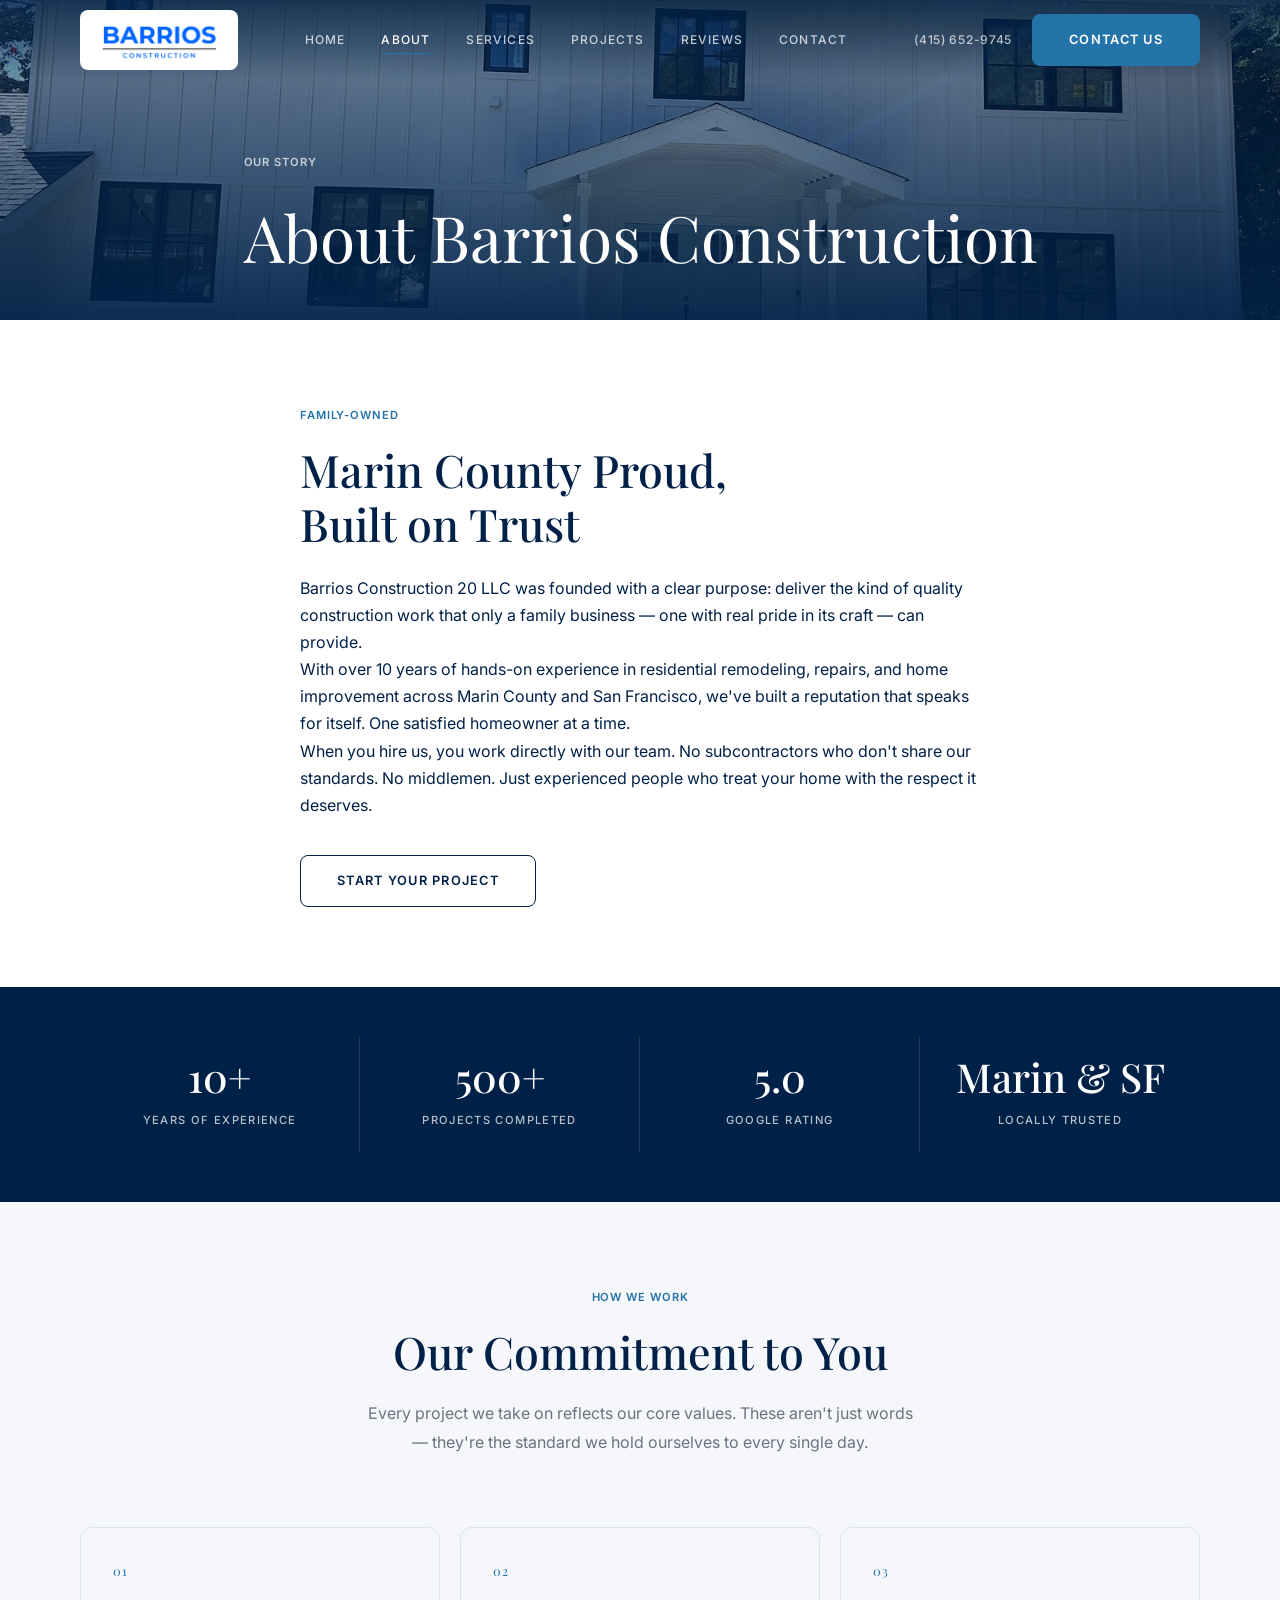
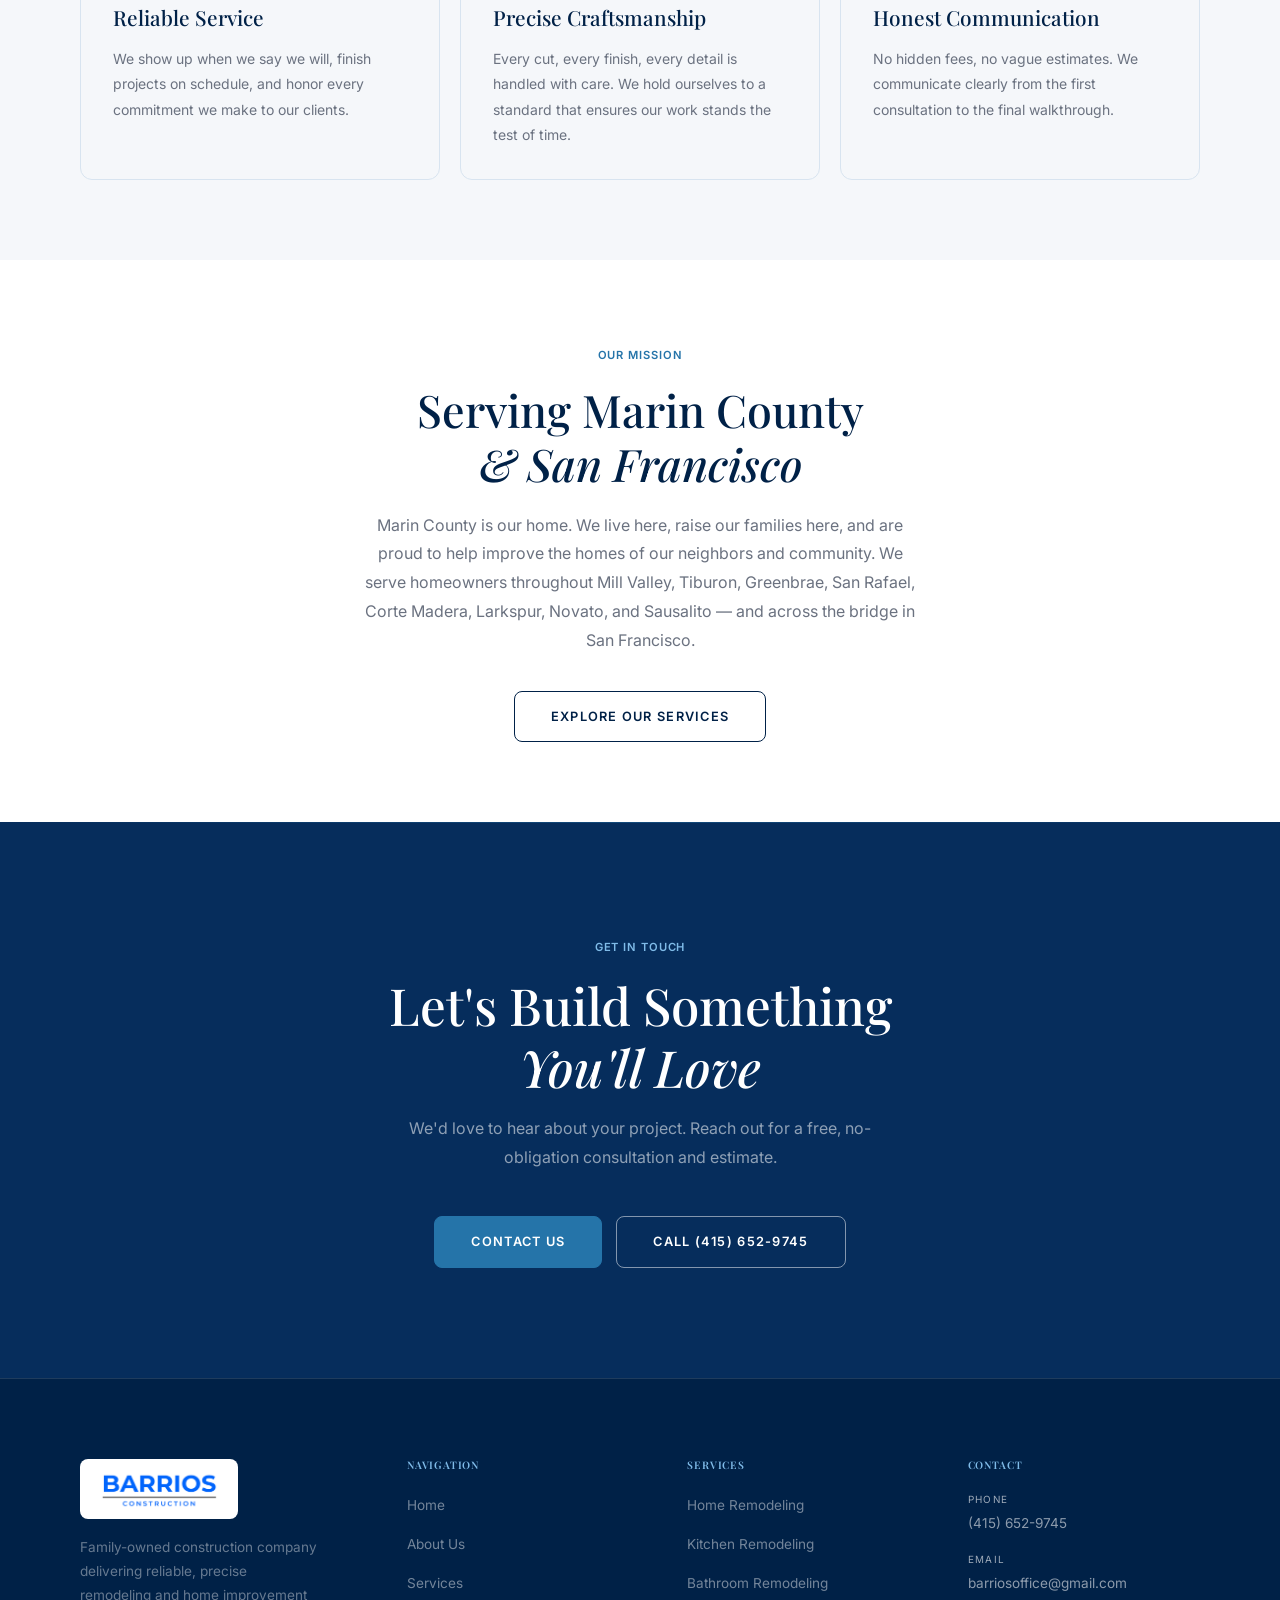
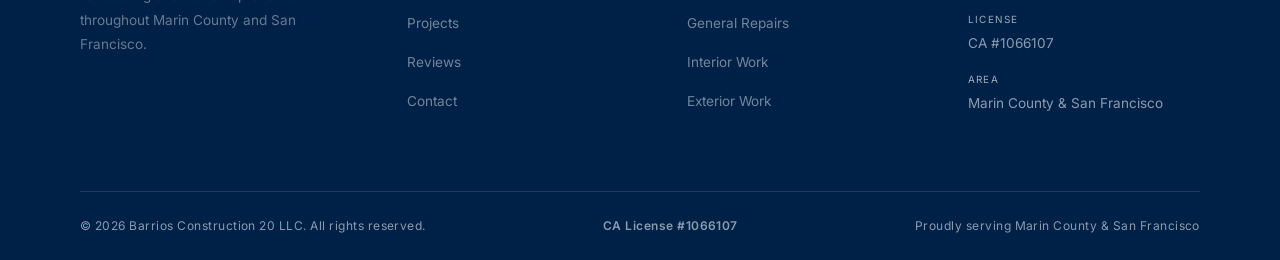
==== commit 4ca7d949: "Refresh site: Marin & SF positioning, CSLB license, accessibility fixes Content & positioning - Serv" ====
--- a/about.html
+++ b/about.html
@@ -3,9 +3,33 @@
 <head>
   <meta charset="UTF-8" />
   <meta name="viewport" content="width=device-width, initial-scale=1.0" />
-  <title>About Us | Barrios Construction 20 LLC — Family-Owned Bay Area Contractor</title>
-  <meta name="description" content="Learn about Barrios Construction 20 LLC — a family-owned construction company with 10+ years serving the San Francisco Bay Area with reliable remodeling and home improvement." />
+  <title>About Us | Barrios Construction 20 LLC — Family-Owned Marin County &amp; SF Contractor</title>
+  <meta name="description" content="Learn about Barrios Construction 20 LLC — a family-owned construction company with 10+ years serving Marin County and San Francisco with reliable remodeling and home improvement." />
   <link rel="stylesheet" href="css/styles.css" />
+
+  <link rel="canonical" href="https://barriosconstructions.com/about.html" />
+
+  <link rel="icon" type="image/svg+xml" href="/favicon.svg" />
+  <link rel="icon" type="image/png" sizes="32x32" href="/favicon-32.png" />
+  <link rel="icon" href="/favicon.ico" sizes="32x32 16x16" />
+  <link rel="apple-touch-icon" sizes="180x180" href="/apple-touch-icon.png" />
+  <meta name="theme-color" content="#002147" />
+
+  <meta property="og:type" content="website" />
+  <meta property="og:site_name" content="Barrios Construction 20 LLC" />
+  <meta property="og:locale" content="en_US" />
+  <meta property="og:url" content="https://barriosconstructions.com/about.html" />
+  <meta property="og:title" content="About Us | Barrios Construction 20 LLC — Family-Owned Marin County &amp; SF Contractor" />
+  <meta property="og:description" content="Learn about Barrios Construction 20 LLC — a family-owned construction company with 10+ years serving Marin County and San Francisco with reliable remodeling and home improvement." />
+  <meta property="og:image" content="https://barriosconstructions.com/images/og-cover.jpg" />
+  <meta property="og:image:width" content="1200" />
+  <meta property="og:image:height" content="630" />
+  <meta property="og:image:alt" content="Kitchen remodel by Barrios Construction in Marin County" />
+
+  <meta name="twitter:card" content="summary_large_image" />
+  <meta name="twitter:title" content="About Us | Barrios Construction 20 LLC — Family-Owned Marin County &amp; SF Contractor" />
+  <meta name="twitter:description" content="Learn about Barrios Construction 20 LLC — a family-owned construction company with 10+ years serving Marin County and San Francisco with reliable remodeling and home improvement." />
+  <meta name="twitter:image" content="https://barriosconstructions.com/images/og-cover.jpg" />
 </head>
 <body>
 
@@ -13,7 +37,7 @@
     <div class="container">
       <div class="header-inner">
         <a href="index.html" class="logo logo-img-wrap">
-          <img src="images/barrios-logo.png" alt="Barrios Construction" class="logo-img" />
+          <img src="images/barrios-logo.png" width="512" height="179" alt="Barrios Construction" class="logo-img" />
         </a>
         <nav class="main-nav" aria-label="Main">
           <a href="index.html">Home</a>
@@ -46,16 +70,13 @@
       </div>
     </section>
 
-    <!-- ABOUT SPLIT -->
-    <section class="split-section" aria-labelledby="story-heading">
-      <div class="split-img">
-        <img src="images/projects/exterior-wide.jpg" alt="Barrios Construction completed home remodel Bay Area" loading="lazy" />
-      </div>
-      <div class="split-content light">
+    <!-- ABOUT TEXT -->
+    <section class="section-pad" style="background: var(--white);" aria-labelledby="story-heading">
+      <div class="container" style="max-width: 760px;">
         <span class="eyebrow">Family-Owned</span>
-        <h2 class="section-title" id="story-heading">Bay Area Proud,<br>Built on Trust</h2>
-        <p>Barrios Construction 20 LLC was founded with a clear purpose: deliver the kind of quality construction work that only a family business — one with real pride in its craft — can provide.</p>
-        <p>With over 10 years of hands-on experience in residential remodeling, repairs, and home improvement across the San Francisco Bay Area, we've built a reputation that speaks for itself. One satisfied homeowner at a time.</p>
+        <h2 class="section-title" id="story-heading">Marin County Proud,<br>Built on Trust</h2>
+        <p style="margin-top: 24px;">Barrios Construction 20 LLC was founded with a clear purpose: deliver the kind of quality construction work that only a family business — one with real pride in its craft — can provide.</p>
+        <p>With over 10 years of hands-on experience in residential remodeling, repairs, and home improvement across Marin County and San Francisco, we've built a reputation that speaks for itself. One satisfied homeowner at a time.</p>
         <p>When you hire us, you work directly with our team. No subcontractors who don't share our standards. No middlemen. Just experienced people who treat your home with the respect it deserves.</p>
         <div style="margin-top: 36px;">
           <a href="contact.html" class="btn btn-outline-dark">Start Your Project</a>
@@ -80,7 +101,7 @@
             <span>Google Rating</span>
           </div>
           <div class="intro-stat">
-            <strong>Bay Area</strong>
+            <strong>Marin &amp; SF</strong>
             <span>Locally Trusted</span>
           </div>
         </div>
@@ -115,15 +136,14 @@
       </div>
     </section>
 
-    <!-- CTA MISSION -->
-    <section class="cta-section" aria-labelledby="mission-heading">
-      <div class="container">
+    <!-- MISSION -->
+    <section class="section-pad" style="background: var(--white);" aria-labelledby="mission-heading">
+      <div class="container text-center" style="max-width: 760px;">
         <span class="eyebrow">Our Mission</span>
-        <h2 id="mission-heading">Serving Marin County<br><em>with Pride</em></h2>
-        <p>Marin County is our home. We live here, raise our families here, and are proud to help improve the homes of our neighbors and community. We serve homeowners throughout Mill Valley, Tiburon, Greenbrae, San Rafael, Corte Madera, Larkspur, Novato, Sausalito, and all surrounding Marin communities.</p>
-        <div class="cta-btns">
-          <a href="services.html" class="btn btn-gold">Explore Our Services</a>
-          <a href="contact.html" class="btn btn-outline-white">Contact Us</a>
+        <h2 class="section-title" id="mission-heading">Serving Marin County<br><em>&amp; San Francisco</em></h2>
+        <p class="section-sub">Marin County is our home. We live here, raise our families here, and are proud to help improve the homes of our neighbors and community. We serve homeowners throughout Mill Valley, Tiburon, Greenbrae, San Rafael, Corte Madera, Larkspur, Novato, and Sausalito &mdash; and across the bridge in San Francisco.</p>
+        <div style="margin-top: 36px;">
+          <a href="services.html" class="btn btn-outline-dark">Explore Our Services</a>
         </div>
       </div>
     </section>
@@ -148,12 +168,12 @@
       <div class="footer-top">
         <div class="footer-brand">
           <a href="index.html" class="logo logo-img-wrap">
-            <img src="images/barrios-logo.png" alt="Barrios Construction" class="logo-img" />
+            <img src="images/barrios-logo.png" width="512" height="179" alt="Barrios Construction" class="logo-img" />
           </a>
-          <p class="footer-tagline">Family-owned construction company delivering reliable, precise remodeling and home improvement throughout the San Francisco Bay Area, Marin County, and Sonoma County.</p>
+          <p class="footer-tagline">Family-owned construction company delivering reliable, precise remodeling and home improvement throughout Marin County and San Francisco.</p>
         </div>
         <div class="footer-col">
-          <h4>Navigation</h4>
+          <h3>Navigation</h3>
           <ul>
             <li><a href="index.html">Home</a></li>
             <li><a href="about.html">About Us</a></li>
@@ -164,7 +184,7 @@
           </ul>
         </div>
         <div class="footer-col">
-          <h4>Services</h4>
+          <h3>Services</h3>
           <ul>
             <li><a href="services.html">Home Remodeling</a></li>
             <li><a href="services.html">Kitchen Remodeling</a></li>
@@ -175,7 +195,7 @@
           </ul>
         </div>
         <div class="footer-col">
-          <h4>Contact</h4>
+          <h3>Contact</h3>
           <div class="footer-contact-item">
             <span class="footer-contact-label">Phone</span>
             <a href="tel:4156529745" class="footer-contact-value">(415) 652-9745</a>
@@ -185,14 +205,19 @@
             <a href="mailto:barriosoffice@gmail.com" class="footer-contact-value">barriosoffice@gmail.com</a>
           </div>
           <div class="footer-contact-item">
+            <span class="footer-contact-label">License</span>
+            <span class="footer-contact-value">CA #1066107</span>
+          </div>
+          <div class="footer-contact-item">
             <span class="footer-contact-label">Area</span>
-            <span class="footer-contact-value">San Francisco Bay Area, CA</span>
+            <span class="footer-contact-value">Marin County &amp; San Francisco</span>
           </div>
         </div>
       </div>
       <div class="footer-bottom">
-        <p>&copy; 2024 Barrios Construction 20 LLC. All rights reserved.</p>
-        <p>Proudly serving the San Francisco Bay Area</p>
+        <p>&copy; 2026 Barrios Construction 20 LLC. All rights reserved.</p>
+        <p class="footer-license">CA License #1066107</p>
+        <p>Proudly serving Marin County &amp; San Francisco</p>
       </div>
     </div>
   </footer>
--- a/css/styles.css
+++ b/css/styles.css
@@ -9,8 +9,10 @@
   --dark:        #002147;
   --dark-2:      #062D5C;
   --dark-3:      #0E3870;
-  --gold:        #2574A9;
-  --gold-light:  #3A8DC4;
+  --accent:        #2574A9;
+  --accent-light:  #3A8DC4;
+  /* Accent legible on the navy backgrounds — #2574A9 is only 3.17:1 there. */
+  --accent-on-dark: #7FBBE8;
   --white:       #FFFFFF;
   --off-white:   #F5F7FA;
   --gray:        #6B7280;
@@ -56,11 +58,17 @@
   font-weight: 600;
   letter-spacing: 0.08em;
   text-transform: uppercase;
-  color: var(--gold);
+  color: var(--accent);
   margin-bottom: 18px;
 }
 
-.eyebrow-light { color: rgba(255,255,255,0.5); }
+.eyebrow-light { color: rgba(255,255,255,0.72); }
+
+/* .eyebrow uses --accent, which fails AA on navy — lift it on dark sections */
+.cta-section .eyebrow,
+.featured-projects .eyebrow,
+.split-content.dark .eyebrow,
+.hero-eyebrow { color: var(--accent-on-dark); }
 
 h1, h2, h3 { font-family: var(--serif); font-weight: 500; line-height: 1.2; }
 
@@ -80,7 +88,9 @@
 }
 
 .text-center { text-align: center; }
-.text-center .section-sub { margin: 0 auto; }
+.text-center .section-sub,
+.featured-projects-intro .section-sub,
+.services-intro .section-sub { margin-left: auto; margin-right: auto; }
 
 /* ---------- Buttons ---------- */
 .btn {
@@ -99,13 +109,13 @@
 }
 
 .btn-gold {
-  background: var(--gold);
-  color: var(--white);
-  border: 1px solid var(--gold);
+  background: var(--accent);
+  color: var(--white);
+  border: 1px solid var(--accent);
 }
 .btn-gold:hover {
-  background: var(--gold-light);
-  border-color: var(--gold-light);
+  background: var(--accent-light);
+  border-color: var(--accent-light);
 }
 
 .btn-outline-white {
@@ -134,11 +144,11 @@
 
 .btn-outline-gold {
   background: transparent;
-  color: var(--gold);
-  border: 1px solid var(--gold);
+  color: var(--accent);
+  border: 1px solid var(--accent);
 }
 .btn-outline-gold:hover {
-  background: var(--gold);
+  background: var(--accent);
   color: var(--white);
 }
 
@@ -153,12 +163,26 @@
   transition: background var(--transition), box-shadow var(--transition);
 }
 
+/* Scrim so the white nav stays readable over bright hero photos before scroll */
+.site-header::before {
+  content: '';
+  position: absolute;
+  inset: 0;
+  background: linear-gradient(to bottom, rgba(0,33,71,0.78) 0%, rgba(0,33,71,0.42) 55%, rgba(0,33,71,0) 100%);
+  pointer-events: none;
+  transition: opacity var(--transition);
+}
+
 .site-header.scrolled {
   background: var(--dark);
   box-shadow: 0 2px 40px rgba(0,0,0,0.3);
 }
 
+.site-header.scrolled::before { opacity: 0; }
+
 .header-inner {
+  position: relative;
+  z-index: 1;
   display: flex;
   align-items: center;
   justify-content: space-between;
@@ -170,20 +194,6 @@
   display: flex;
   flex-direction: column;
   line-height: 1.2;
-}
-.logo-name {
-  font-family: var(--serif);
-  font-size: 1.15rem;
-  font-weight: 600;
-  color: var(--white);
-  letter-spacing: 0.02em;
-}
-.logo-sub {
-  font-size: 0.65rem;
-  font-weight: 400;
-  letter-spacing: 0.15em;
-  text-transform: uppercase;
-  color: var(--gold);
 }
 
 .logo-img-wrap {
@@ -227,7 +237,7 @@
   left: 0;
   width: 0;
   height: 1px;
-  background: var(--gold);
+  background: var(--accent);
   transition: width var(--transition);
 }
 .main-nav a:hover,
@@ -252,7 +262,7 @@
   color: rgba(255,255,255,0.7);
   transition: color var(--transition);
 }
-.header-phone:hover { color: var(--gold); }
+.header-phone:hover { color: var(--accent); }
 
 .nav-toggle {
   display: none;
@@ -287,7 +297,7 @@
 .hero-bg {
   position: absolute;
   inset: 0;
-  background-image: url('../images/projects/kitchen-hero.jpg');
+  background-image: url('../images/projects/terra-linda/kitchen-after.jpg');
   background-size: cover;
   background-position: center;
 }
@@ -314,7 +324,7 @@
   font-weight: 500;
   letter-spacing: 0.22em;
   text-transform: uppercase;
-  color: var(--gold);
+  color: var(--accent);
   margin-bottom: 28px;
   display: flex;
   align-items: center;
@@ -327,7 +337,7 @@
   display: inline-block;
   width: 40px;
   height: 1px;
-  background: var(--gold);
+  background: var(--accent);
   opacity: 0.7;
 }
 
@@ -365,29 +375,6 @@
   text-align: center;
 }
 
-.hero-scroll {
-  position: absolute;
-  bottom: 40px;
-  left: 50%;
-  transform: translateX(-50%);
-  z-index: 2;
-  display: flex;
-  flex-direction: column;
-  align-items: center;
-  gap: 8px;
-  color: rgba(255,255,255,0.4);
-  font-size: 0.65rem;
-  letter-spacing: 0.15em;
-  text-transform: uppercase;
-}
-
-.scroll-line {
-  width: 1px;
-  height: 48px;
-  background: linear-gradient(to bottom, rgba(255,255,255,0.4), transparent);
-  animation: scrollPulse 2s ease-in-out infinite;
-}
-
 @keyframes scrollPulse {
   0%, 100% { opacity: 0.4; }
   50% { opacity: 1; }
@@ -427,7 +414,7 @@
   font-weight: 500;
   letter-spacing: 0.12em;
   text-transform: uppercase;
-  color: var(--gray);
+  color: rgba(255,255,255,0.72);
 }
 
 /* ---------- About / Story ---------- */
@@ -496,7 +483,7 @@
 .value-line {
   width: 24px;
   height: 1px;
-  background: var(--gold);
+  background: var(--accent);
   margin-top: 12px;
   flex-shrink: 0;
 }
@@ -552,7 +539,7 @@
 .service-num {
   font-family: var(--serif);
   font-size: 0.8rem;
-  color: var(--gold);
+  color: var(--accent);
   letter-spacing: 0.1em;
   margin-bottom: 24px;
   display: block;
@@ -571,19 +558,6 @@
   line-height: 1.8;
   margin-bottom: 0;
 }
-
-.service-link {
-  font-size: 0.72rem;
-  font-weight: 600;
-  letter-spacing: 0.12em;
-  text-transform: uppercase;
-  color: var(--gold);
-  display: inline-flex;
-  align-items: center;
-  gap: 8px;
-  transition: gap var(--transition);
-}
-.service-link:hover { gap: 14px; }
 
 /* ---------- Full-bleed Image Banner ---------- */
 .img-banner {
@@ -627,6 +601,7 @@
 
 /* ---------- Gallery ---------- */
 .gallery-filters {
+  margin-bottom: 0;
   display: flex;
   align-items: center;
   gap: 8px;
@@ -648,26 +623,29 @@
 .filter-btn:hover,
 .filter-btn.active {
   border-color: var(--dark);
-  color: var(--dark);
   background: var(--dark);
   color: var(--white);
 }
 
+/* Grid, not CSS columns: keeps reading order left-to-right and stops items
+   jumping between columns when the category filter hides tiles. */
 .gallery-masonry {
-  columns: 3;
-  column-gap: 16px;
+  display: grid;
+  grid-template-columns: repeat(3, 1fr);
+  gap: 16px;
 }
 
 .gallery-item {
-  break-inside: avoid;
-  margin-bottom: 16px;
   overflow: hidden;
   position: relative;
   cursor: pointer;
+  aspect-ratio: 4 / 3;
 }
 
 .gallery-item img {
   width: 100%;
+  height: 100%;
+  object-fit: cover;
   display: block;
   transition: transform 0.5s ease;
 }
@@ -706,58 +684,142 @@
 
 .gallery-item.hidden { display: none; }
 
-/* ---------- Before / After ---------- */
-.ba-grid {
+/* ---------- Featured Projects ---------- */
+.featured-projects {
+  background: var(--dark);
+  padding: 100px 0;
+}
+
+.featured-projects-intro {
+  text-align: center;
+  margin-bottom: 80px;
+}
+
+.featured-projects-intro .section-title {
+  color: var(--white);
+  margin-top: 10px;
+}
+
+.featured-project {
+  max-width: 1100px;
+  margin: 0 auto 96px;
+}
+
+.featured-project:last-child { margin-bottom: 0; }
+
+/* Project info below slider */
+.ba-info {
+  background: #0f1a26;
+  padding: 28px 36px;
+  border-radius: 0 0 4px 4px;
+  display: flex;
+  align-items: flex-start;
+  justify-content: space-between;
+  gap: 24px;
+  flex-wrap: wrap;
+}
+
+.ba-info-text h3 {
+  color: var(--white);
+  font-size: 1.25rem;
+  font-weight: 400;
+  margin-bottom: 6px;
+}
+
+.ba-info-text p {
+  color: rgba(255,255,255,0.5);
+  font-size: 0.85rem;
+  line-height: 1.7;
+  max-width: 540px;
+}
+
+.ba-tags {
+  display: flex;
+  gap: 8px;
+  flex-wrap: wrap;
+  margin-top: 14px;
+}
+
+.ba-tag {
+  font-size: 0.6rem;
+  font-weight: 600;
+  letter-spacing: 0.12em;
+  text-transform: uppercase;
+  padding: 5px 12px;
+  border: 1px solid rgba(255,255,255,0.15);
+  color: rgba(255,255,255,0.45);
+  border-radius: 2px;
+}
+
+.ba-location {
+  font-size: 0.7rem;
+  font-weight: 500;
+  letter-spacing: 0.1em;
+  text-transform: uppercase;
+  color: var(--accent);
+  white-space: nowrap;
+  padding-top: 4px;
+}
+
+/* Side-by-side before/after panels */
+.ba-sidebyside {
   display: grid;
   grid-template-columns: 1fr 1fr;
-  gap: 24px;
-}
-
-.ba-pair {}
-
-.ba-images {
-  display: grid;
-  grid-template-columns: 1fr 1fr;
-  gap: 3px;
-  margin-bottom: 0;
-}
-
-.ba-img-wrap {
+  gap: 4px;
+  border-radius: 4px 4px 0 0;
+  overflow: hidden;
+}
+
+.ba-panel {
   position: relative;
+  aspect-ratio: 3/2;
   overflow: hidden;
-  aspect-ratio: 1;
-}
-
-.ba-img-wrap img {
+}
+
+.ba-panel img {
   width: 100%;
   height: 100%;
   object-fit: cover;
-}
-
-.ba-badge {
+  display: block;
+  transition: transform 0.5s ease;
+}
+
+.ba-panel:hover img { transform: scale(1.03); }
+
+.ba-panel-label {
   position: absolute;
-  top: 14px;
-  left: 14px;
-  font-size: 0.62rem;
-  font-weight: 600;
+  bottom: 16px; left: 16px;
+  font-size: 0.6rem;
+  font-weight: 700;
   letter-spacing: 0.14em;
   text-transform: uppercase;
   padding: 5px 12px;
-  background: rgba(20,20,20,0.75);
   color: var(--white);
   backdrop-filter: blur(4px);
 }
 
-.ba-badge.after { background: rgba(184,150,90,0.85); }
-
-.ba-caption {
-  background: var(--dark);
-  padding: 18px 22px;
-  font-size: 0.75rem;
-  font-weight: 500;
-  letter-spacing: 0.08em;
-  text-transform: uppercase;
-  color: rgba(255,255,255,0.6);
+.ba-panel-label.before { background: rgba(20,20,20,0.72); }
+.ba-panel-label.after  { background: rgba(37,116,169,0.90); }
+.ba-panel-label.result { background: rgba(37,116,169,0.90); }
+
+/* Terra Linda full-width kitchen showcase */
+.tl-showcase-full {
+  position: relative;
+  aspect-ratio: 3/2;
+  border-radius: 4px 4px 0 0;
+  overflow: hidden;
+}
+
+.tl-showcase-full img {
+  width: 100%;
+  height: 100%;
+  object-fit: cover;
+  display: block;
+}
+
+@media (max-width: 600px) {
+  .ba-sidebyside { grid-template-columns: 1fr; }
+  .ba-panel { aspect-ratio: 4/3; }
 }
 
 /* ---------- Testimonials ---------- */
@@ -785,15 +847,6 @@
   box-shadow: 0 12px 32px rgba(0,0,0,0.08);
 }
 
-.quote-mark {
-  font-family: var(--serif);
-  font-size: 3rem;
-  color: var(--gold);
-  line-height: 1;
-  margin-bottom: 12px;
-  opacity: 0.4;
-}
-
 .testimonial-text {
   font-size: 0.88rem;
   color: var(--gray);
@@ -805,7 +858,7 @@
 .testimonial-divider {
   width: 28px;
   height: 2px;
-  background: var(--gold);
+  background: var(--accent);
   margin-bottom: 16px;
   opacity: 0.5;
 }
@@ -847,7 +900,7 @@
   position: absolute;
   top: 0; left: 0; right: 0;
   height: 1px;
-  background: linear-gradient(to right, transparent, var(--gold), transparent);
+  background: linear-gradient(to right, transparent, var(--accent), transparent);
   opacity: 0.4;
 }
 
@@ -976,7 +1029,7 @@
   width: 5px;
   height: 5px;
   border-radius: 50%;
-  background: var(--gold);
+  background: var(--accent);
   flex-shrink: 0;
 }
 
@@ -987,14 +1040,6 @@
 .rating-strip { background: var(--dark); }
 .rating-strip-inner { display: flex; align-items: center; justify-content: space-between; flex-wrap: wrap; gap: 32px; }
 .rating-strip-left { display: flex; align-items: center; gap: 28px; }
-
-/* ---------- Reviews Page ---------- */
-.reviews-hero-extra {
-  margin-top: 20px;
-  display: flex;
-  align-items: center;
-  gap: 16px;
-}
 
 .big-rating {
   font-family: var(--serif);
@@ -1010,26 +1055,6 @@
   letter-spacing: 0.1em;
   text-transform: uppercase;
   color: rgba(255,255,255,0.5);
-}
-
-.google-link-card {
-  display: inline-flex;
-  align-items: center;
-  gap: 10px;
-  padding: 14px 28px;
-  border: 1px solid var(--border-dark);
-  font-size: 0.78rem;
-  font-weight: 600;
-  letter-spacing: 0.06em;
-  color: var(--dark);
-  transition: all var(--transition);
-  margin-bottom: 60px;
-}
-
-.google-link-card:hover {
-  background: var(--dark);
-  color: var(--white);
-  border-color: var(--dark);
 }
 
 /* ---------- Contact Page ---------- */
@@ -1067,7 +1092,7 @@
   font-weight: 600;
   letter-spacing: 0.15em;
   text-transform: uppercase;
-  color: var(--gold);
+  color: var(--accent);
   width: 80px;
   flex-shrink: 0;
   padding-top: 2px;
@@ -1081,7 +1106,7 @@
 .contact-detail-value a {
   transition: color var(--transition);
 }
-.contact-detail-value a:hover { color: var(--gold); }
+.contact-detail-value a:hover { color: var(--accent); }
 
 .area-tags {
   display: flex;
@@ -1101,7 +1126,6 @@
 }
 
 /* Contact Form */
-.contact-form-wrap {}
 
 .form-group {
   margin-bottom: 24px;
@@ -1124,7 +1148,6 @@
   padding: 12px 16px;
   border: 1px solid var(--border-dark);
   border-radius: 8px;
-  border-radius: 0;
   font-size: 0.92rem;
   font-family: var(--sans);
   color: var(--dark);
@@ -1136,7 +1159,7 @@
 .form-group input:focus,
 .form-group select:focus,
 .form-group textarea:focus {
-  border-color: var(--gold);
+  border-color: var(--accent);
   outline: none;
   box-shadow: 0 0 0 3px rgba(37,116,169,0.1);
 }
@@ -1178,8 +1201,8 @@
   display: none;
   margin-top: 20px;
   padding: 16px 20px;
-  border-left: 3px solid var(--gold);
-  background: rgba(184,150,90,0.06);
+  border-left: 3px solid var(--accent);
+  background: rgba(37,116,169,0.06);
   font-size: 0.85rem;
   color: var(--dark);
 }
@@ -1193,12 +1216,11 @@
   margin-top: 70px;
 }
 
-.process-step {}
 
 .process-num {
   font-family: var(--serif);
   font-size: 3rem;
-  color: var(--gold);
+  color: var(--accent);
   opacity: 0.3;
   line-height: 1;
   margin-bottom: 20px;
@@ -1270,7 +1292,6 @@
 
 .footer-brand { display: flex; flex-direction: column; align-items: flex-start; }
 .footer-brand .logo-img-wrap { display: inline-block; }
-.footer-brand .logo-name { font-size: 1.2rem; }
 
 .footer-tagline {
   font-size: 0.85rem;
@@ -1280,12 +1301,12 @@
   max-width: 240px;
 }
 
-.footer-col h4 {
+.footer-col h3 {
   font-size: 0.65rem;
   font-weight: 600;
   letter-spacing: 0.08em;
   text-transform: uppercase;
-  color: var(--gold);
+  color: var(--accent-on-dark);
   margin-bottom: 20px;
 }
 
@@ -1314,7 +1335,7 @@
   font-size: 0.62rem;
   letter-spacing: 0.14em;
   text-transform: uppercase;
-  color: var(--gray);
+  color: rgba(255,255,255,0.62);
 }
 
 .footer-contact-value {
@@ -1337,8 +1358,15 @@
 
 .footer-bottom p {
   font-size: 0.75rem;
-  color: rgba(255,255,255,0.25);
+  color: rgba(255,255,255,0.55);
   letter-spacing: 0.04em;
+}
+
+.footer-license {
+  color: var(--white);
+  font-weight: 600;
+  letter-spacing: 0.06em;
+  white-space: nowrap;
 }
 
 /* ============================================================
@@ -1395,8 +1423,6 @@
   .intro-stat:nth-child(3) { border-top: 1px solid var(--border); }
   .intro-stat:nth-child(4) { border-right: none; border-top: 1px solid var(--border); }
 
-  .ba-grid { grid-template-columns: 1fr; }
-
   .process-grid { grid-template-columns: 1fr 1fr; gap: 40px; }
 }
 
@@ -1421,7 +1447,10 @@
 
   .testimonials-grid { grid-template-columns: 1fr; }
 
-  .gallery-masonry { columns: 2; }
+  .gallery-masonry { grid-template-columns: repeat(2, 1fr); }
+
+  .ba-info { flex-direction: column; gap: 16px; }
+  .ba-location { padding-top: 0; }
 
   .footer-top { grid-template-columns: 1fr; gap: 36px; }
 
@@ -1440,6 +1469,13 @@
   .hero h1 { font-size: 2rem; }
   .hero-btns { flex-direction: column; align-items: center; }
   .cta-btns { flex-direction: column; align-items: center; }
-  .gallery-masonry { columns: 1; }
-  .ba-images { grid-template-columns: 1fr 1fr; }
-}
+  .gallery-masonry { grid-template-columns: 1fr; }
+}
+
+/* Gallery tiles are keyboard-operable (see js/main.js) */
+.gallery-item:focus-visible,
+.filter-btn:focus-visible,
+.lightbox-close:focus-visible {
+  outline: 3px solid var(--accent-on-dark);
+  outline-offset: 3px;
+}
